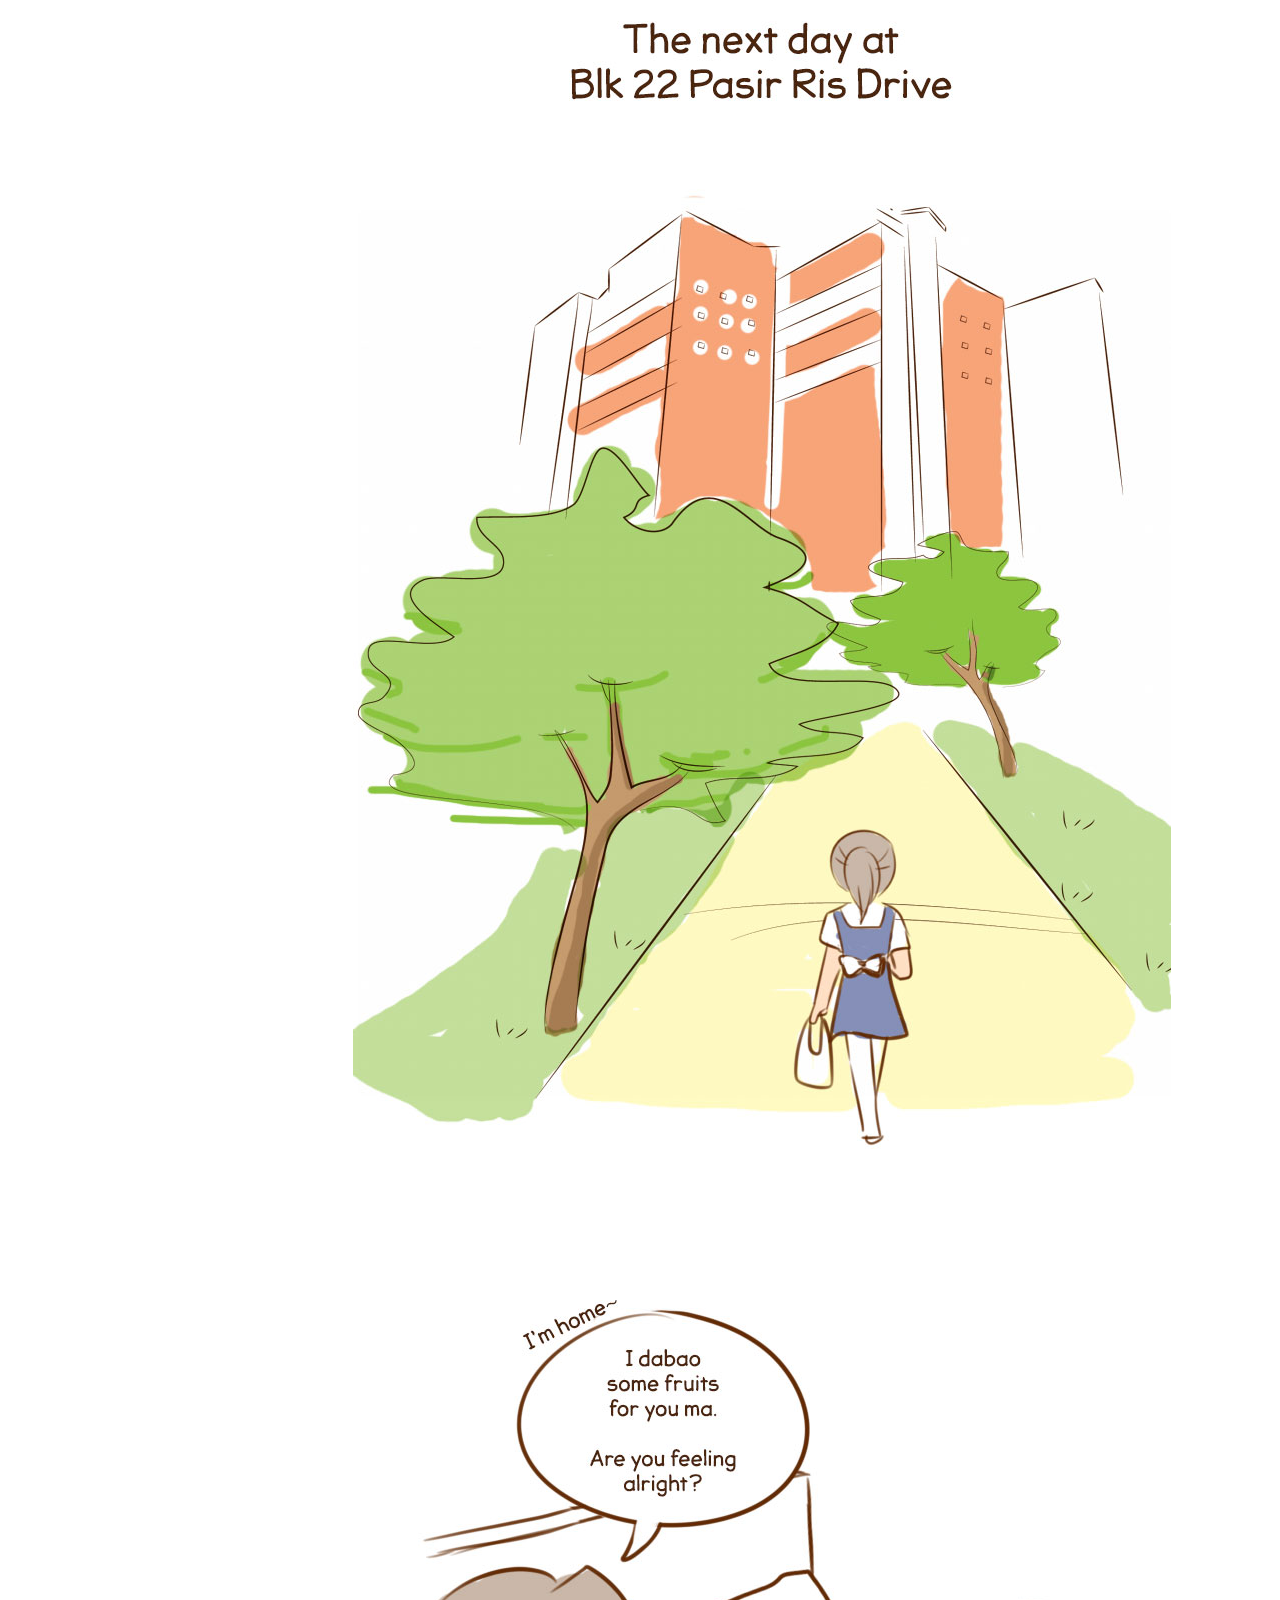
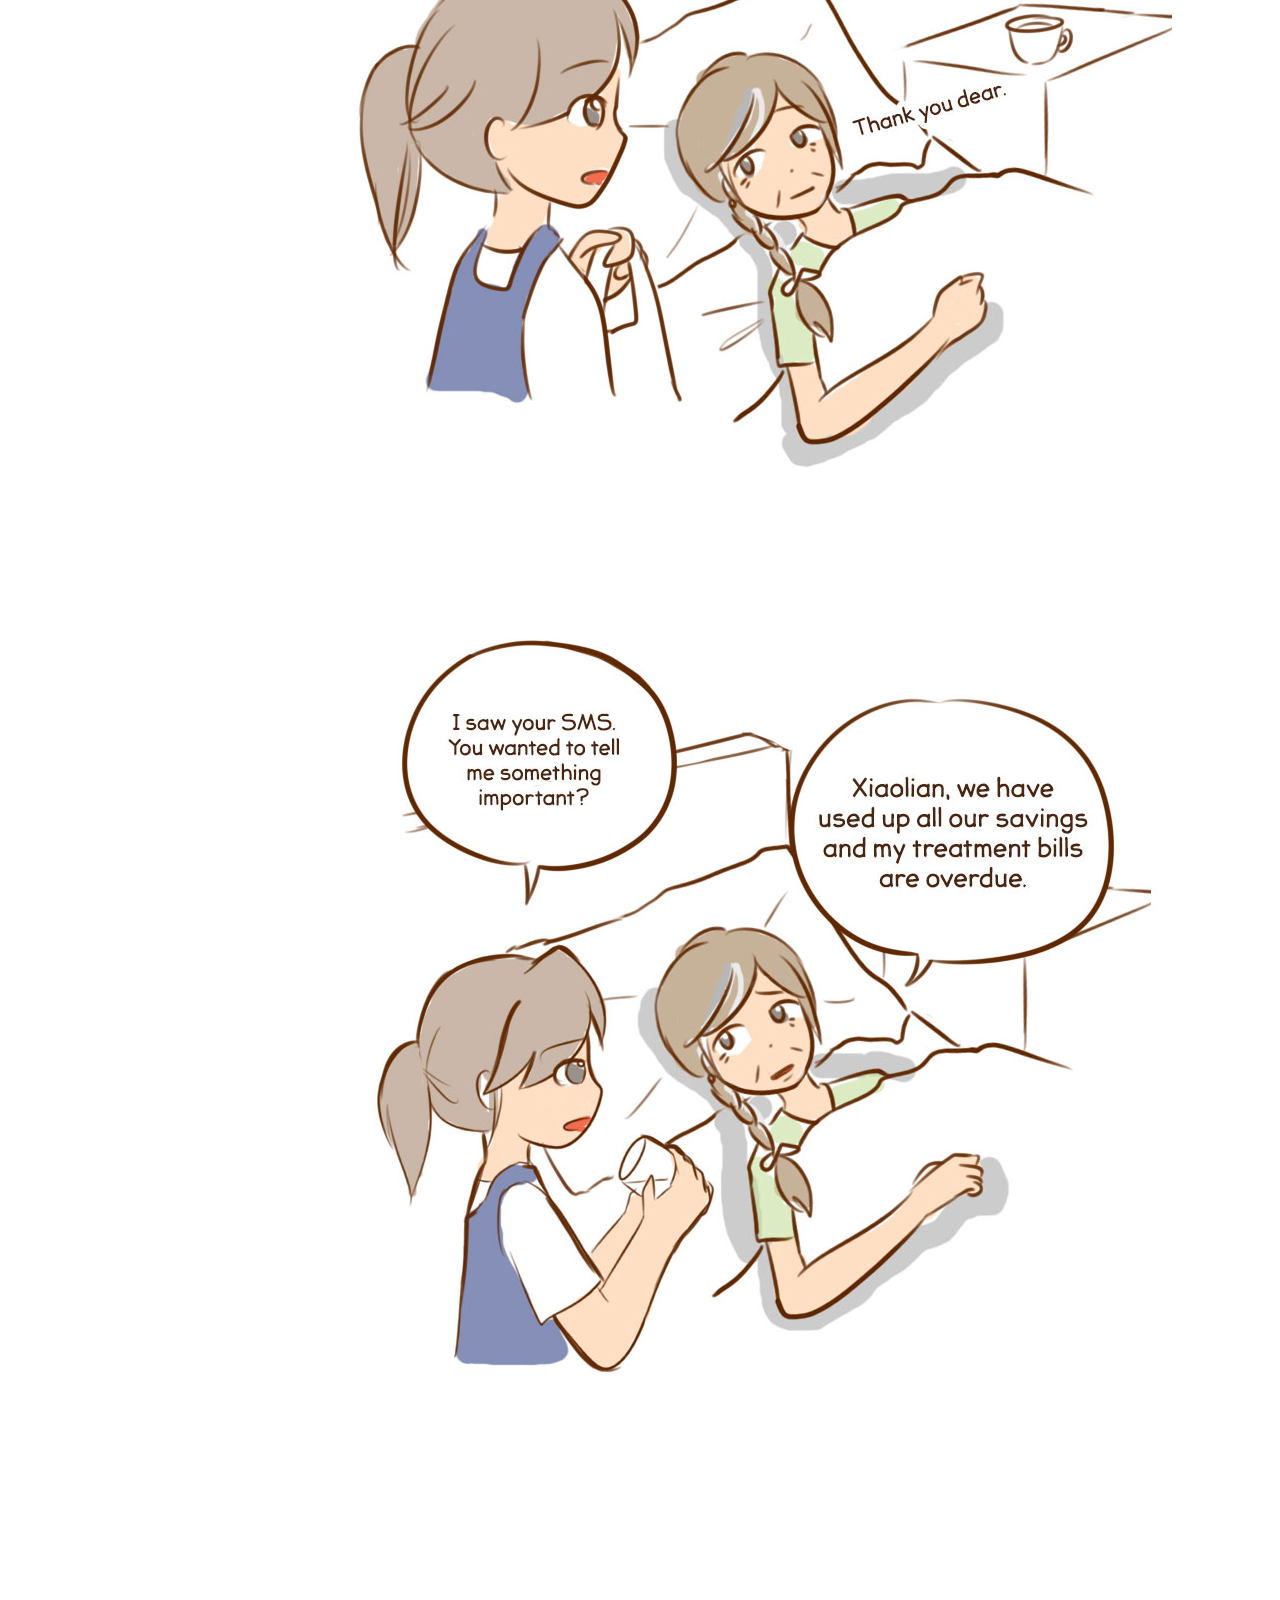
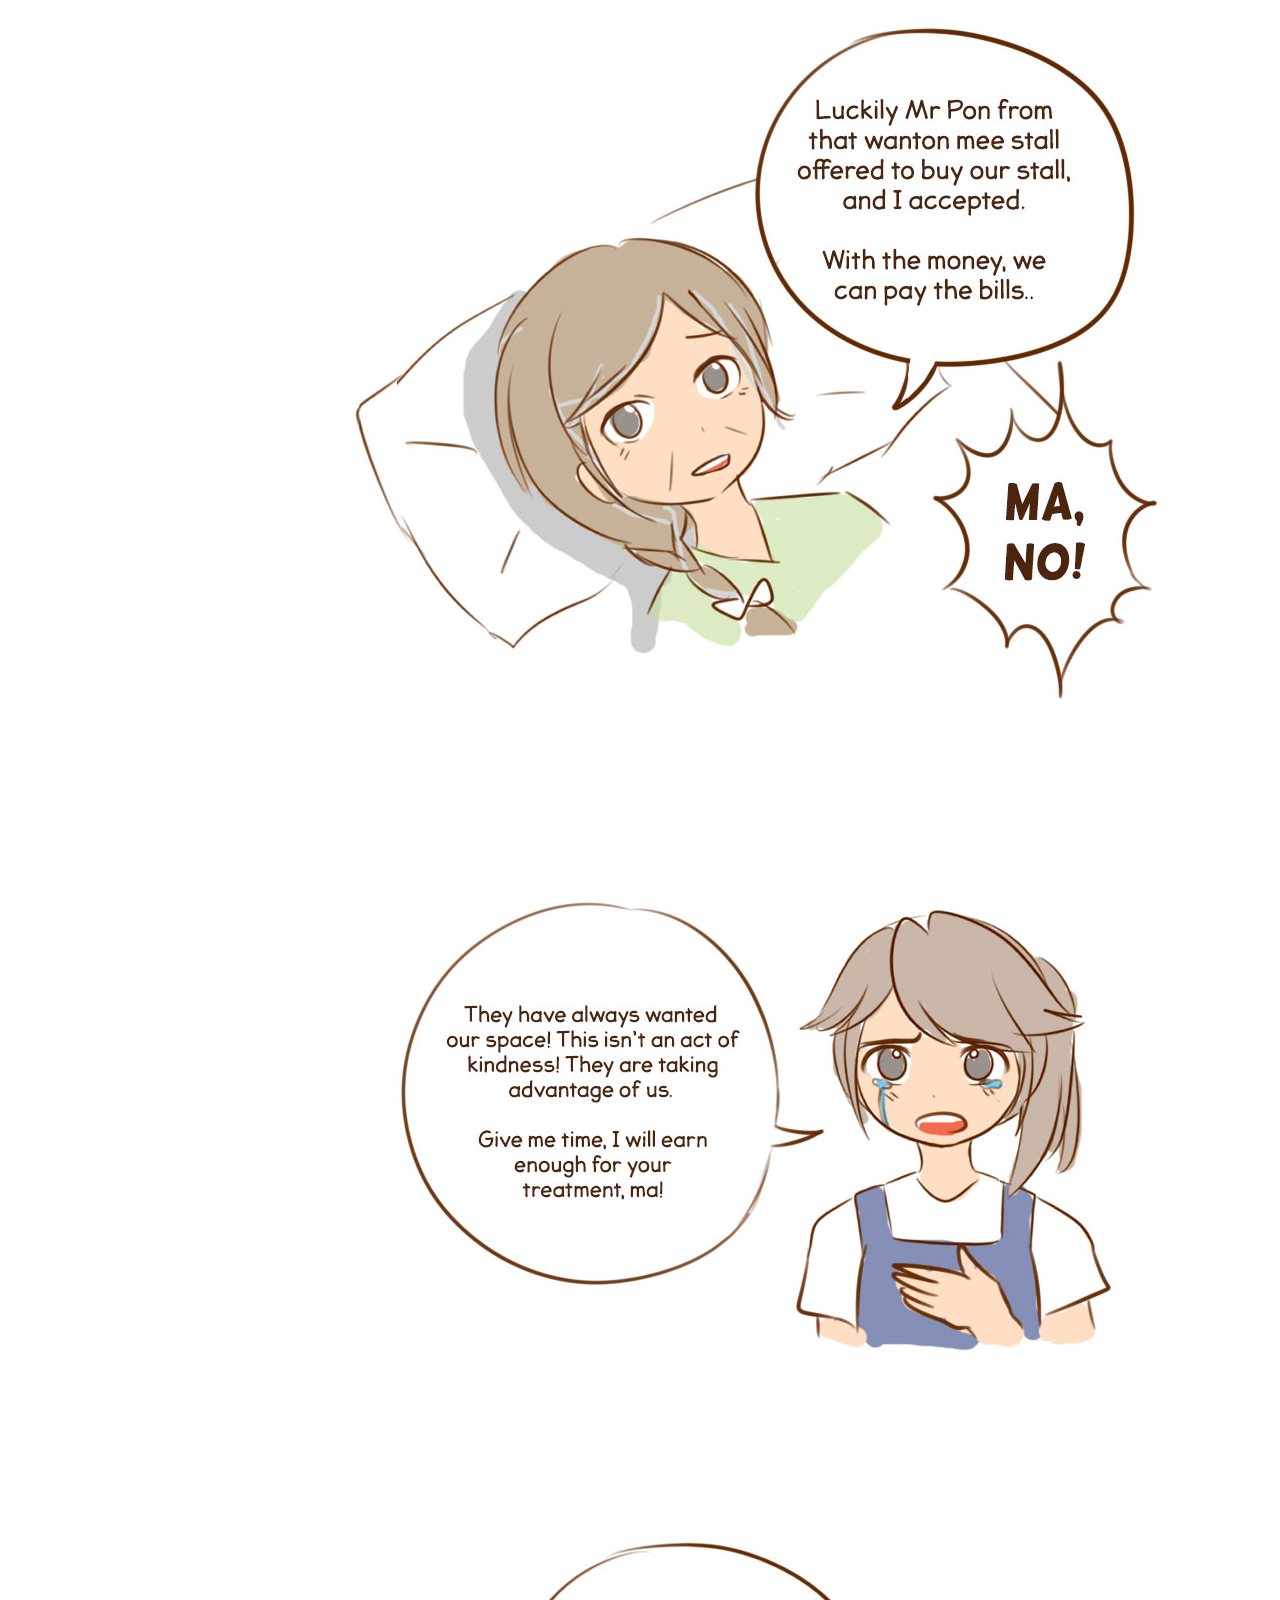
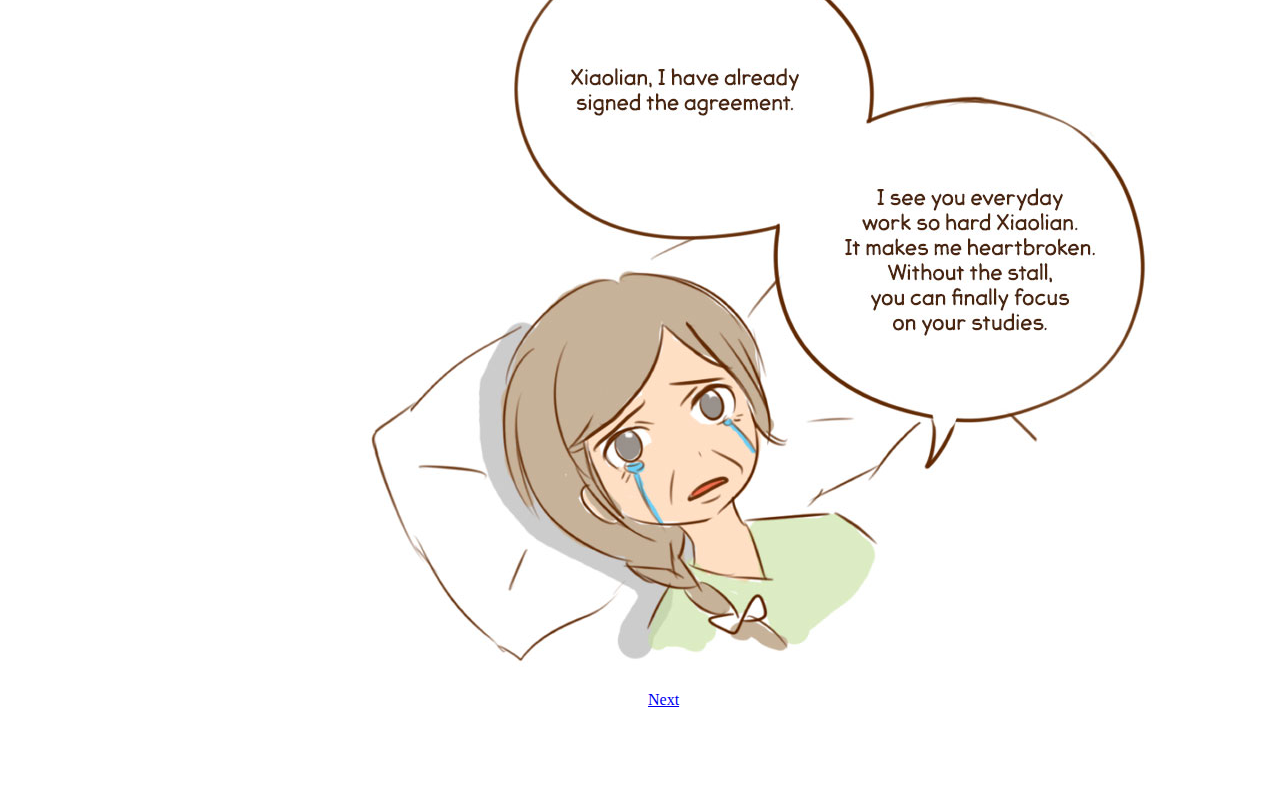
==== WEBSITE/branch1.html @ 84725558 "website for merged branch up" ====
<!DOCTYPE html PUBLIC "-//W3C//DTD XHTML 1.0 Transitional//EN" "http://www.w3.org/TR/xhtml1/DTD/xhtml1-transitional.dtd">
<html xmlns="http://www.w3.org/1999/xhtml">
<head>
<meta http-equiv="Content-Type" content="text/html; charset=UTF-8" />
<title>Untitled Document</title>
<style type="text/css">
#apDiv1 {
	position: absolute;
	width: 200px;
	height: 115px;
	z-index: 1;
	left: 353px;
	top: 5px;
}
#apDiv2 {
	position: absolute;
	width: 200px;
	height: 115px;
	z-index: 2;
	left: 354px;
	top: 1236px;
}
#apDiv3 {
	position: absolute;
	width: 200px;
	height: 115px;
	z-index: 3;
	left: 349px;
	top: 2230px;
}
#apDiv4 {
	position: absolute;
	width: 200px;
	height: 115px;
	z-index: 4;
	left: 347px;
	top: 3164px;
}
#apDiv5 {
	position: absolute;
	width: 200px;
	height: 115px;
	z-index: 5;
	left: 347px;
	top: 4046px;
}
#apDiv6 {
	position: absolute;
	width: 200px;
	height: 115px;
	z-index: 6;
	left: 344px;
	top: 4707px;
}
#apDiv7 {
	position: absolute;
	width: 200px;
	height: 115px;
	z-index: 7;
	left: 648px;
	top: 5491px;
}
</style>
</head>

<body>
<div id="apDiv1"><img src="_images_branch1/branch1_01.jpg" width="818" height="1173" /></div>
<div id="apDiv2"><img src="_images_branch1/branch1_02.jpg" width="818" height="836" /></div>
<div id="apDiv3"><img src="_images_branch1/branch1_03.jpg" width="818" height="763" /></div>
<div id="apDiv4"><img src="_images_branch1/branch1_04.jpg" width="818" height="749" /></div>
<div id="apDiv5"><img src="_images_branch1/branch1_05.jpg" width="818" height="517" /></div>
<div id="apDiv6"><img src="_images_branch1/branch1_06.jpg" width="818" height="768" /></div>
<div id="apDiv7"><a href="mergedbranch.html">Next</a></div>

</body>
</html>
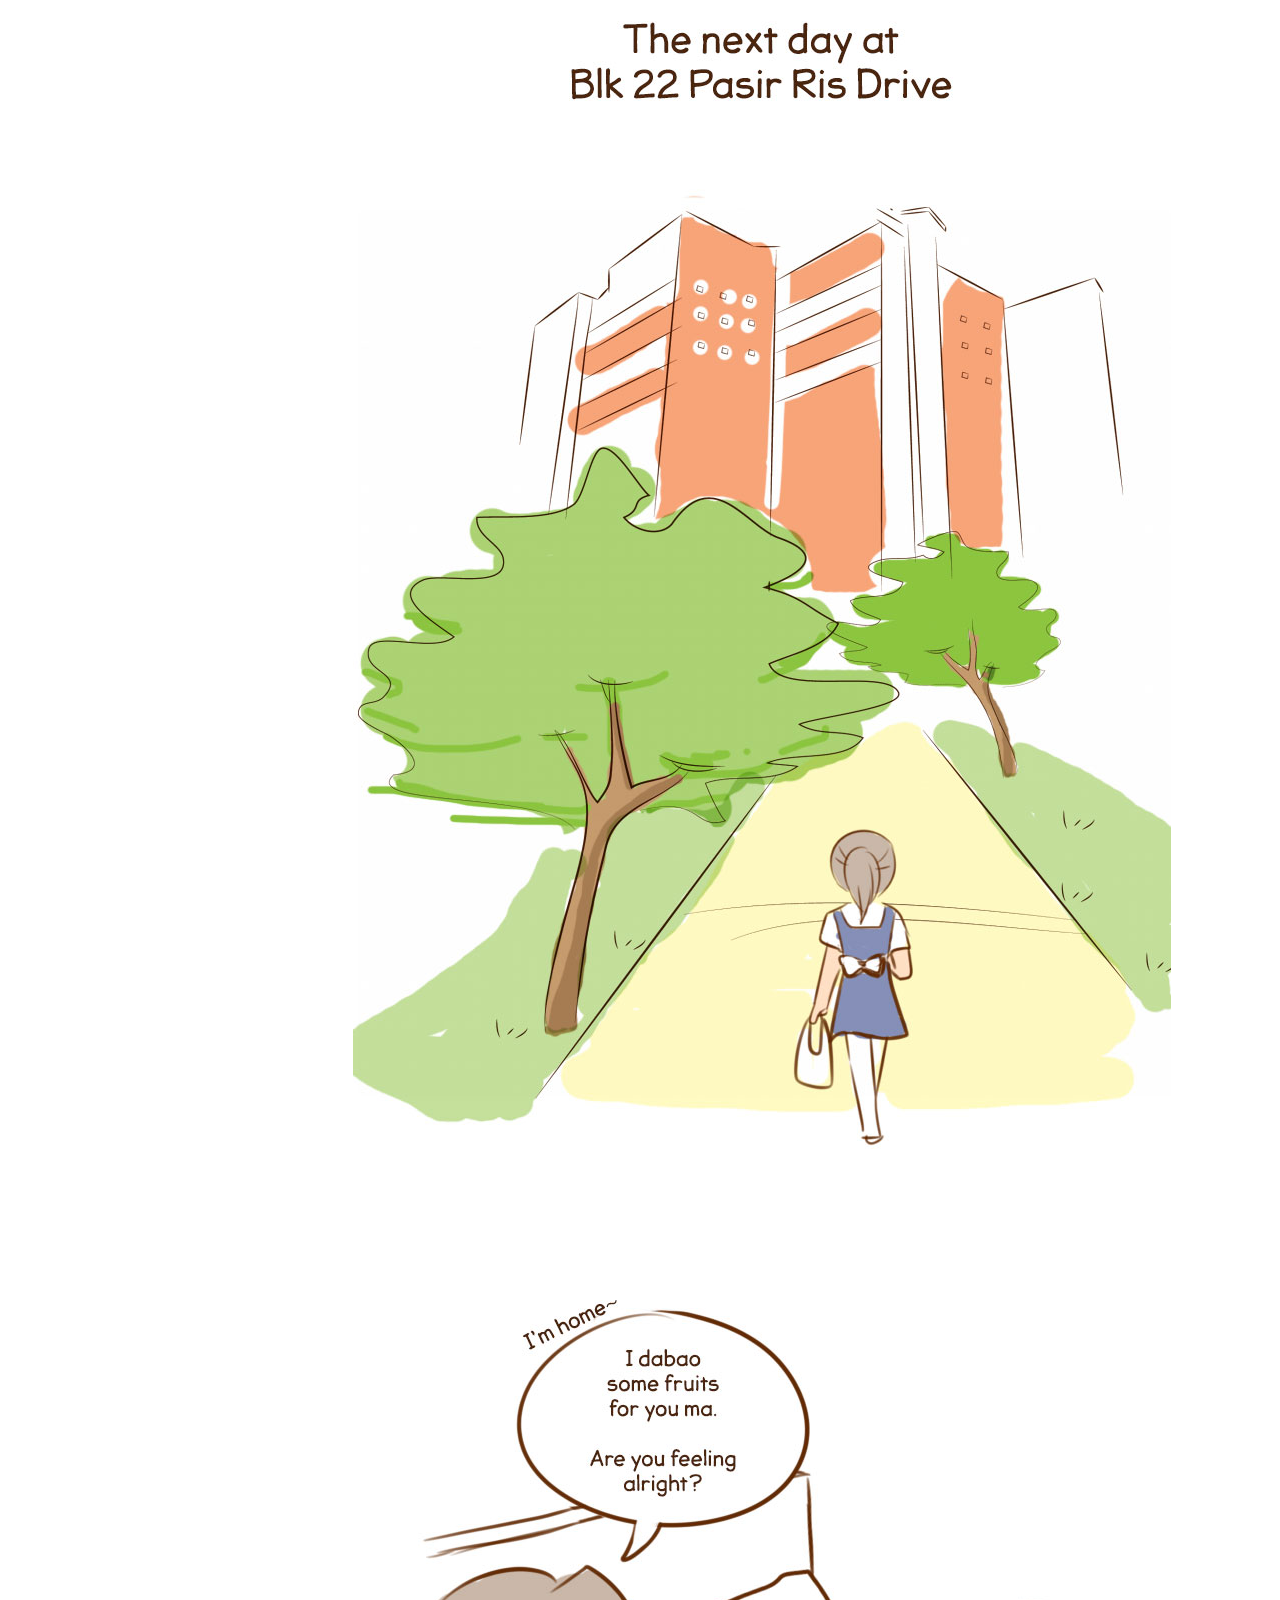
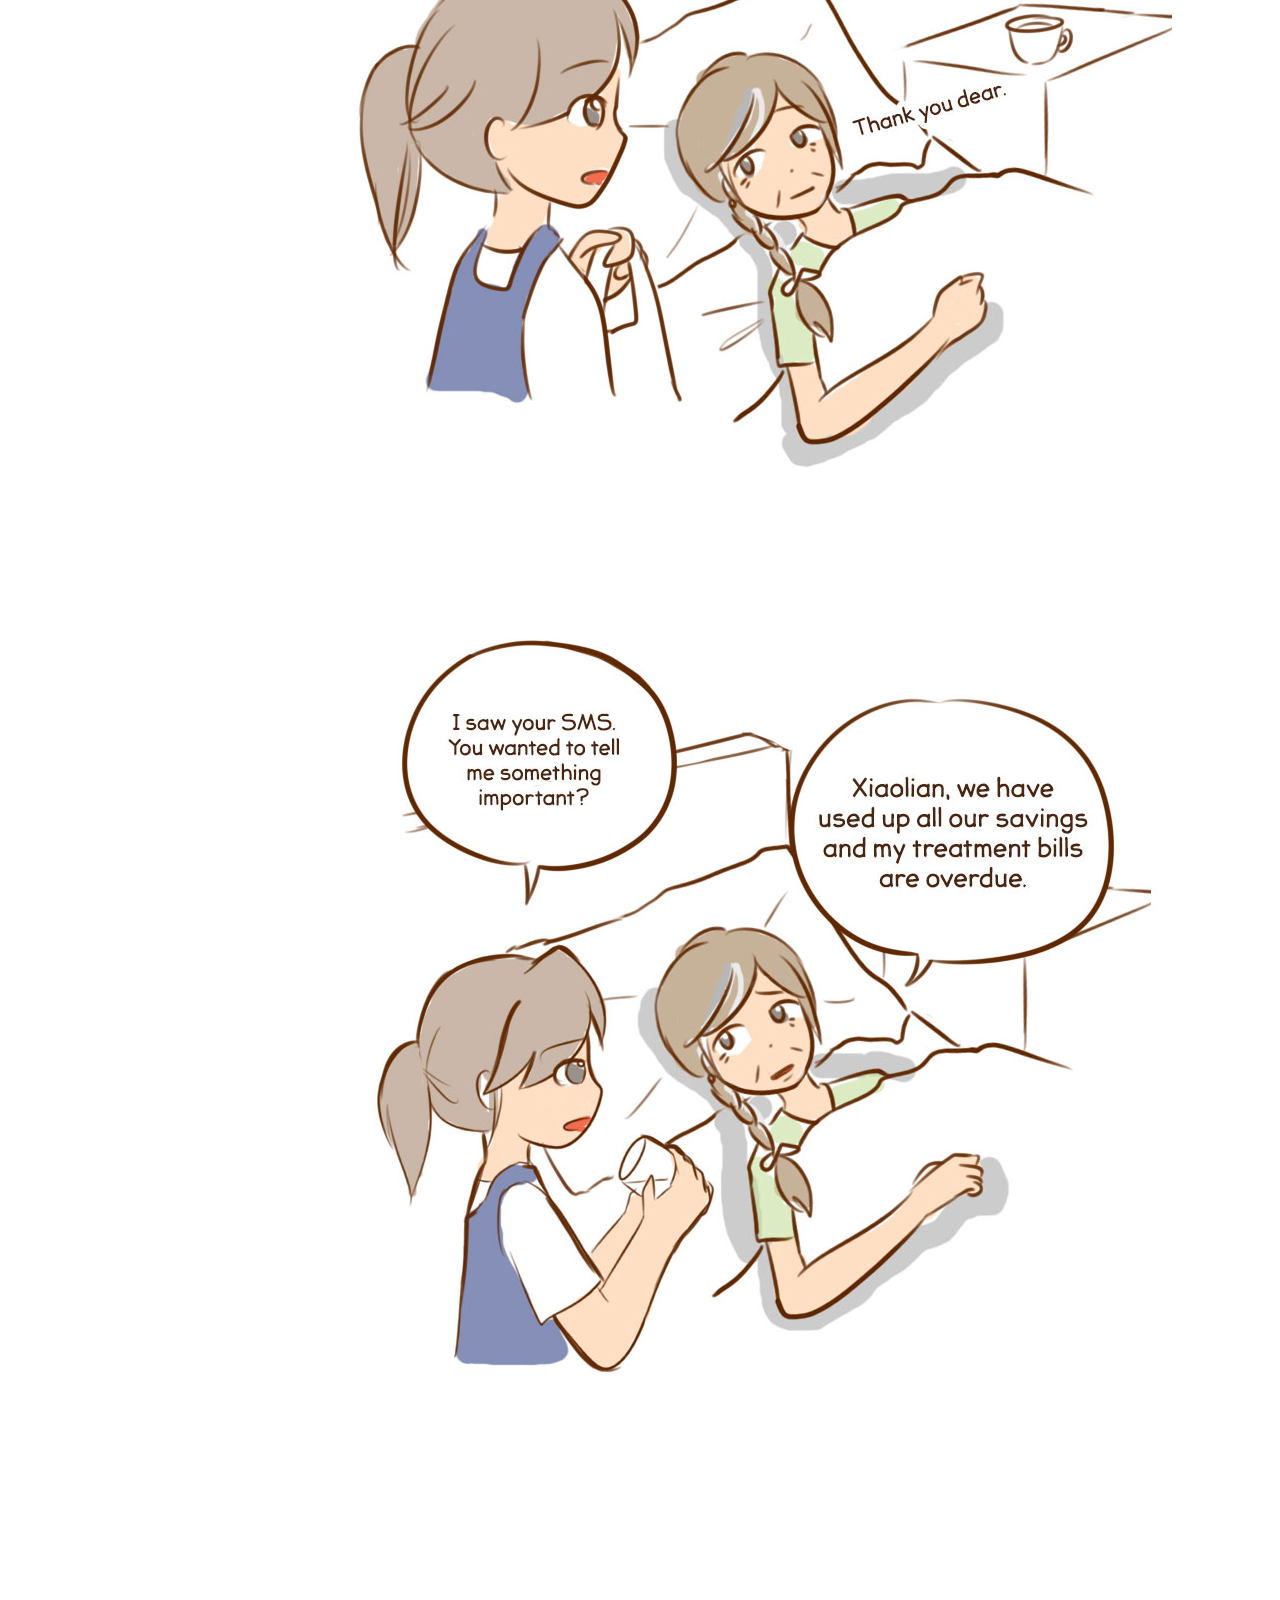
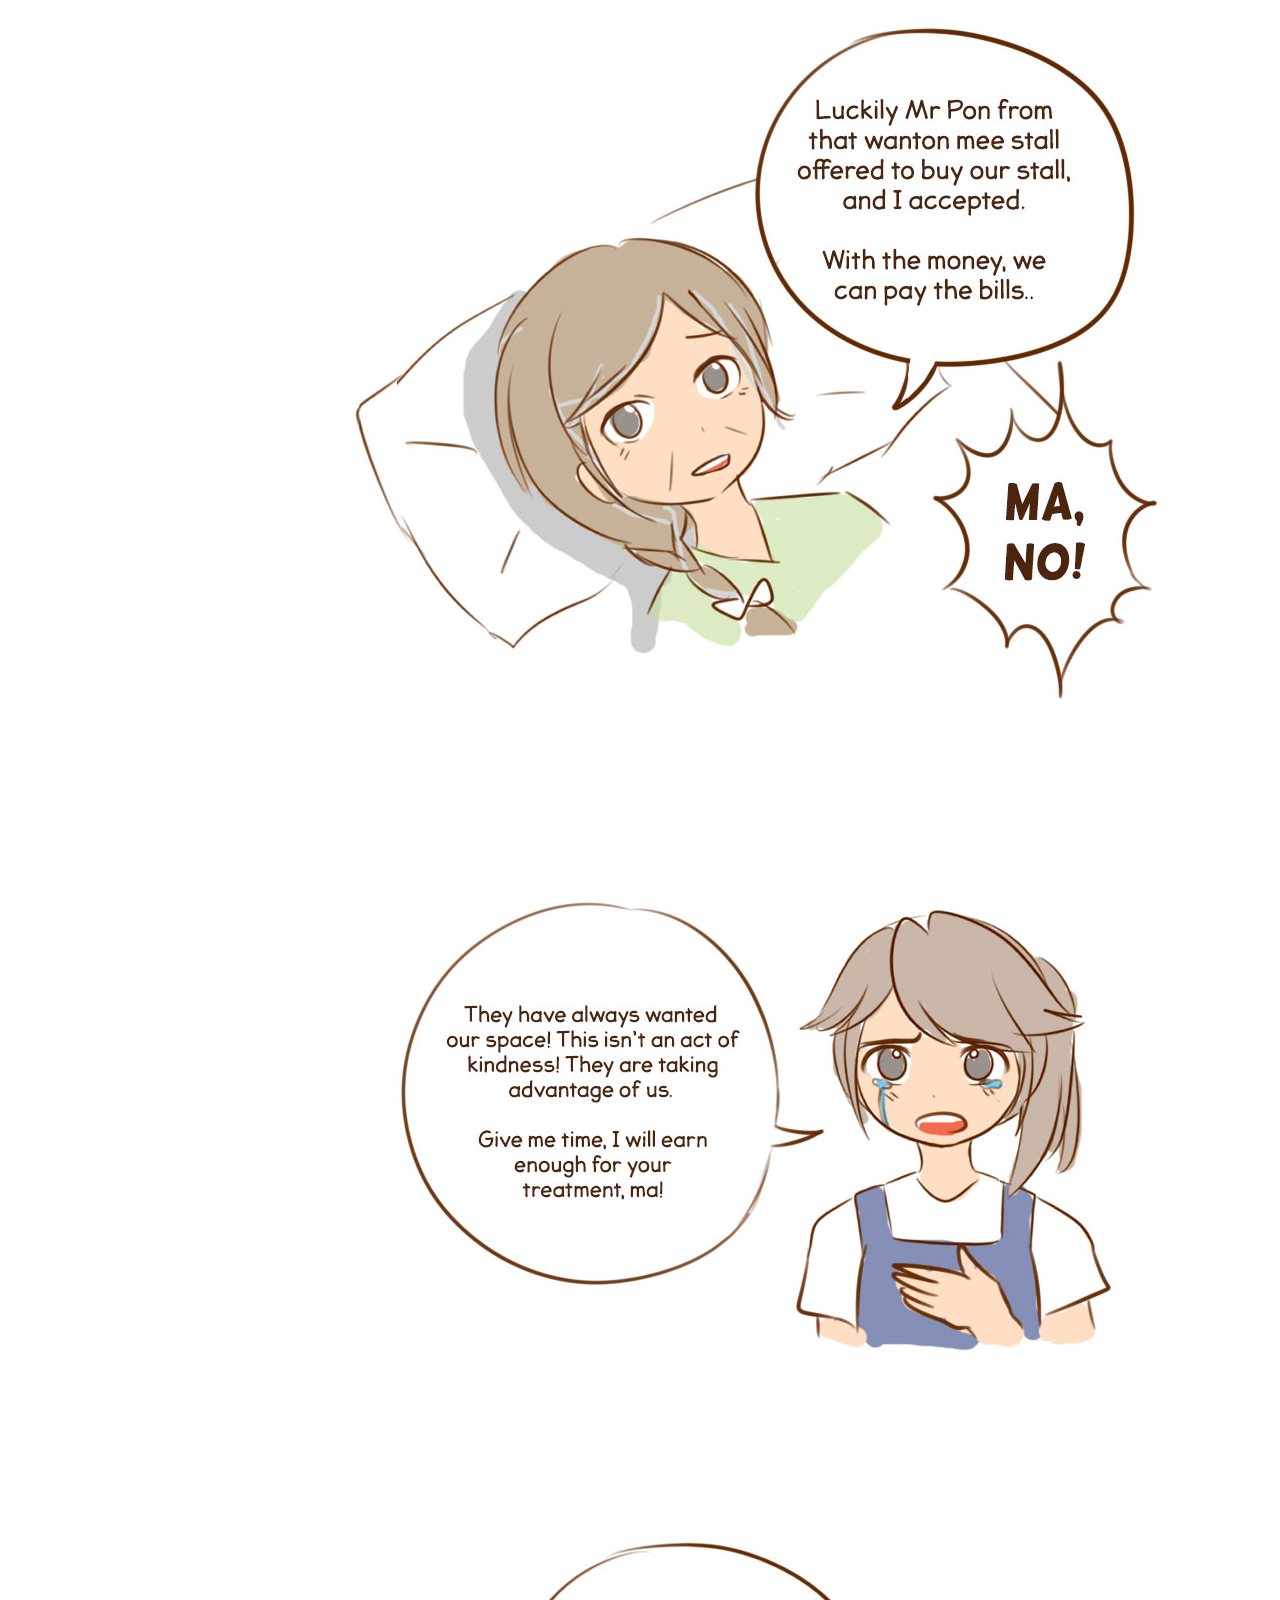
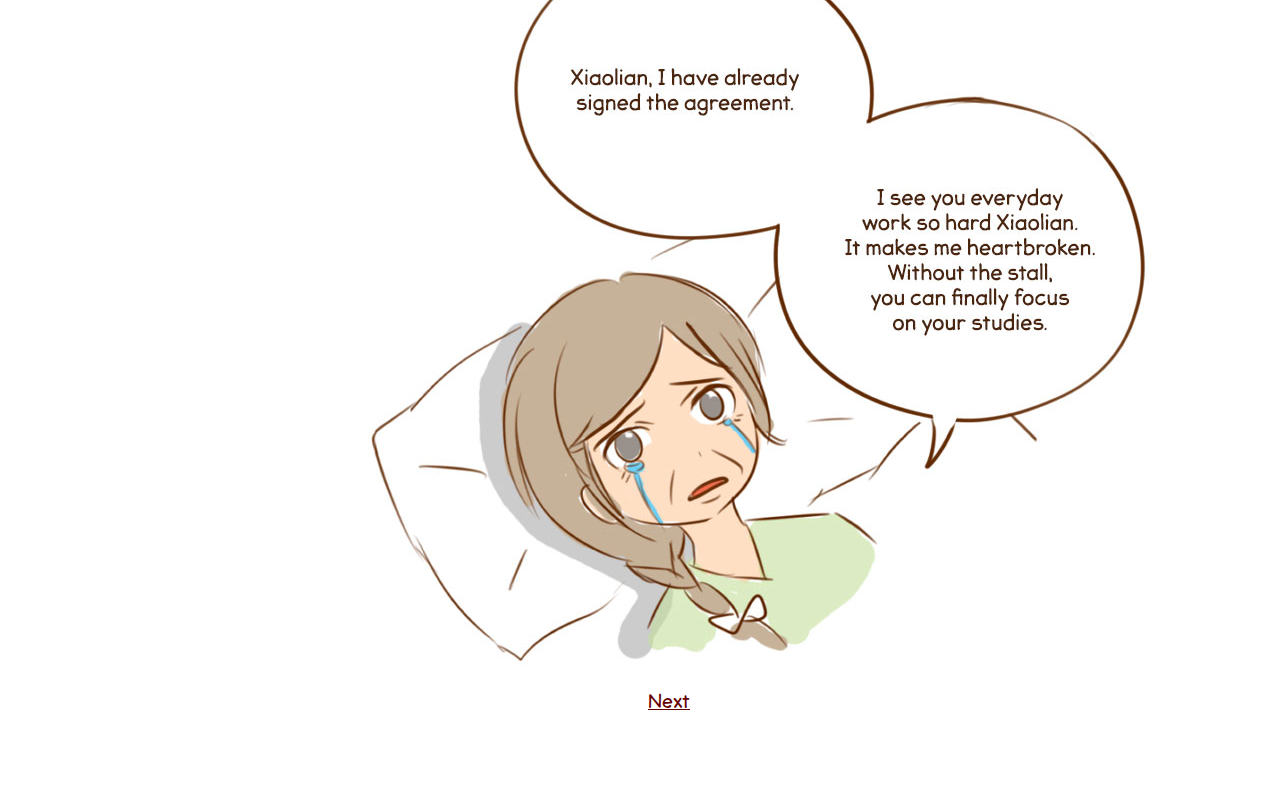
==== commit 87c9d599: "pasted code for animation" ====
--- a/WEBSITE/branch1.html
+++ b/WEBSITE/branch1.html
@@ -1,9 +1,24 @@
 <!DOCTYPE html PUBLIC "-//W3C//DTD XHTML 1.0 Transitional//EN" "http://www.w3.org/TR/xhtml1/DTD/xhtml1-transitional.dtd">
 <html xmlns="http://www.w3.org/1999/xhtml">
 <head>
+<link rel="stylesheet" href="_css/animate.css">
+
 <meta http-equiv="Content-Type" content="text/html; charset=UTF-8" />
-<title>Untitled Document</title>
+<title>Meepok Queen</title>
 <style type="text/css">
+@font-face {
+	font-family: jollygoodsans;
+	src: url(_font/JollyGoodSans-Basic.otf) format("opentype");
+}
+
+body {
+	font: 14pt jollygoodsans;
+	color:#600;
+}
+
+a {
+	color: #600;
+}
 #apDiv1 {
 	position: absolute;
 	width: 200px;
@@ -64,7 +79,7 @@
 </head>
 
 <body>
-<div id="apDiv1"><img src="_images_branch1/branch1_01.jpg" width="818" height="1173" /></div>
+<div id="apDiv1" class="wow fadeIn"><img src="_images_branch1/branch1_01.jpg" width="818" height="1173" /></div>
 <div id="apDiv2"><img src="_images_branch1/branch1_02.jpg" width="818" height="836" /></div>
 <div id="apDiv3"><img src="_images_branch1/branch1_03.jpg" width="818" height="763" /></div>
 <div id="apDiv4"><img src="_images_branch1/branch1_04.jpg" width="818" height="749" /></div>
@@ -72,5 +87,10 @@
 <div id="apDiv6"><img src="_images_branch1/branch1_06.jpg" width="818" height="768" /></div>
 <div id="apDiv7"><a href="mergedbranch.html">Next</a></div>
 
+<script src="_js/wow.min.js"></script>
+<script src="_js/jquery-1.11.1.min.js"></script>
+<script>
+new WOW().init();
+</script>
 </body>
 </html>
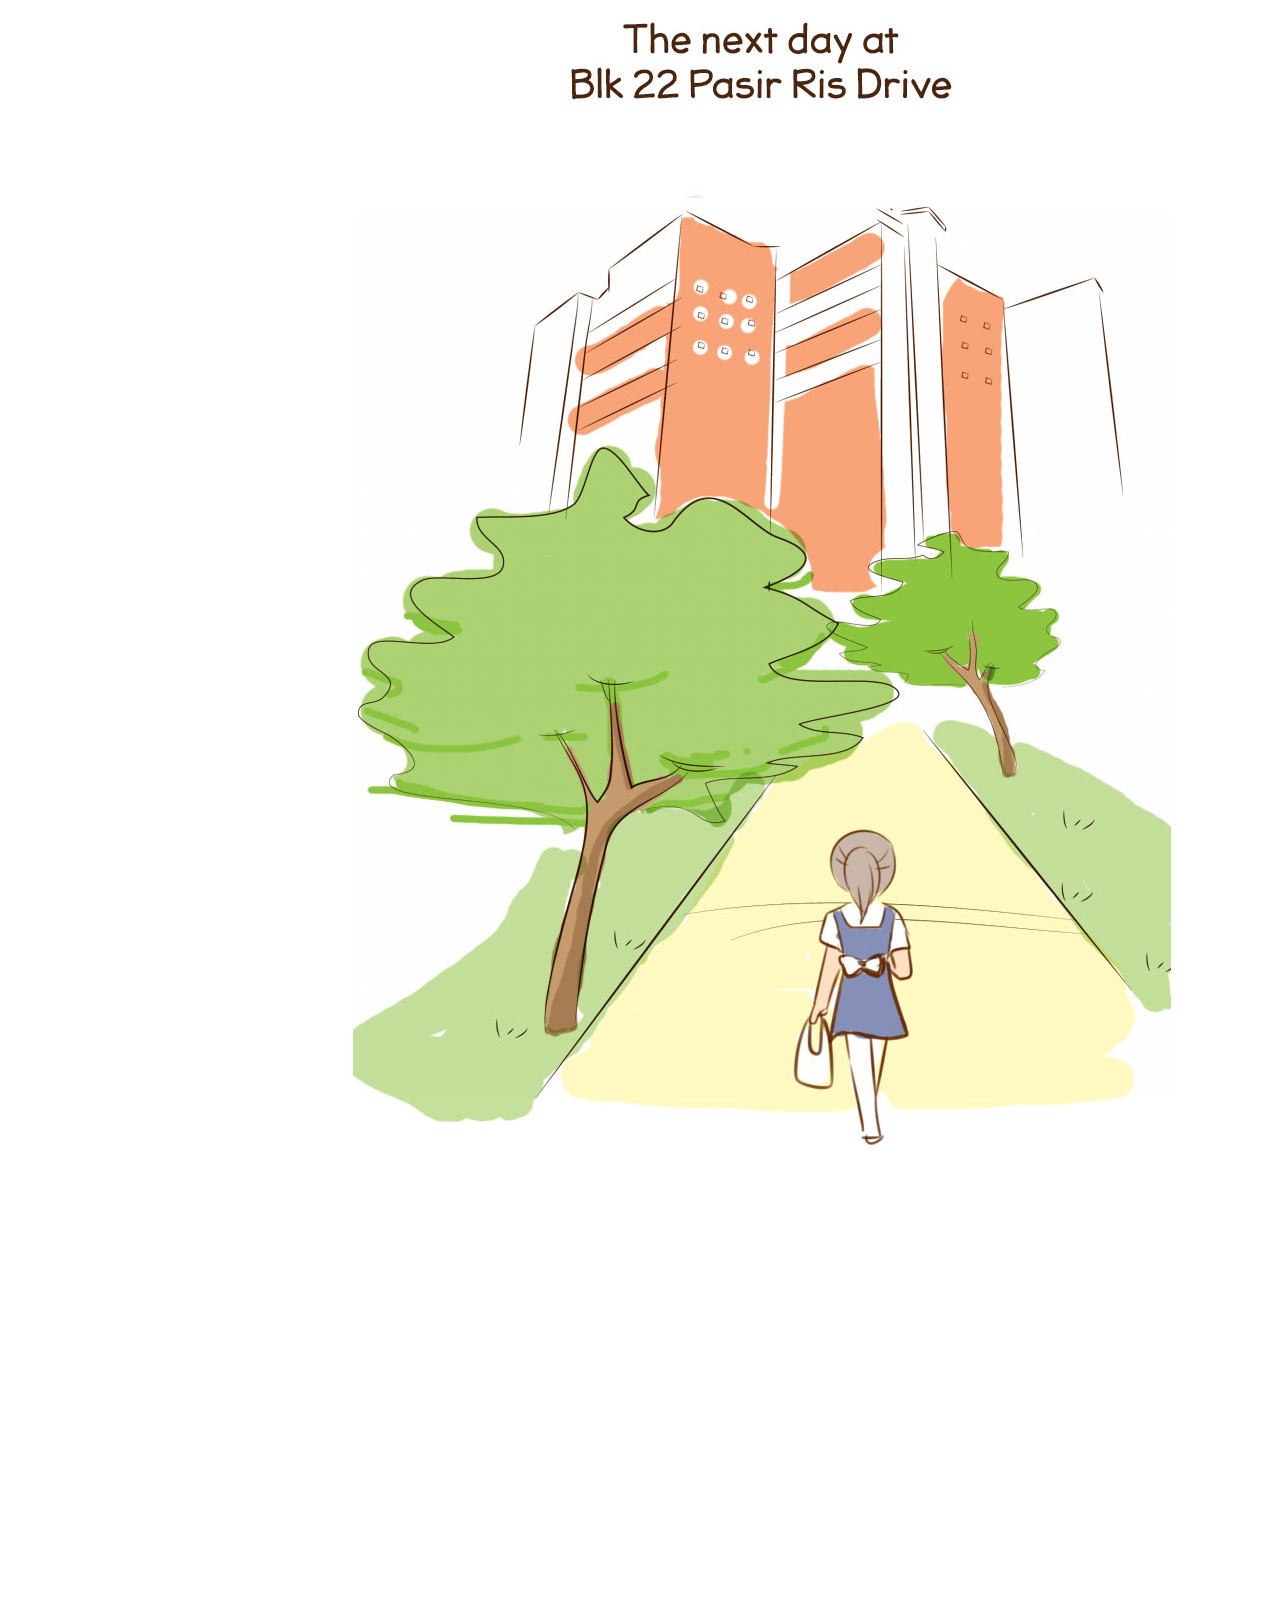
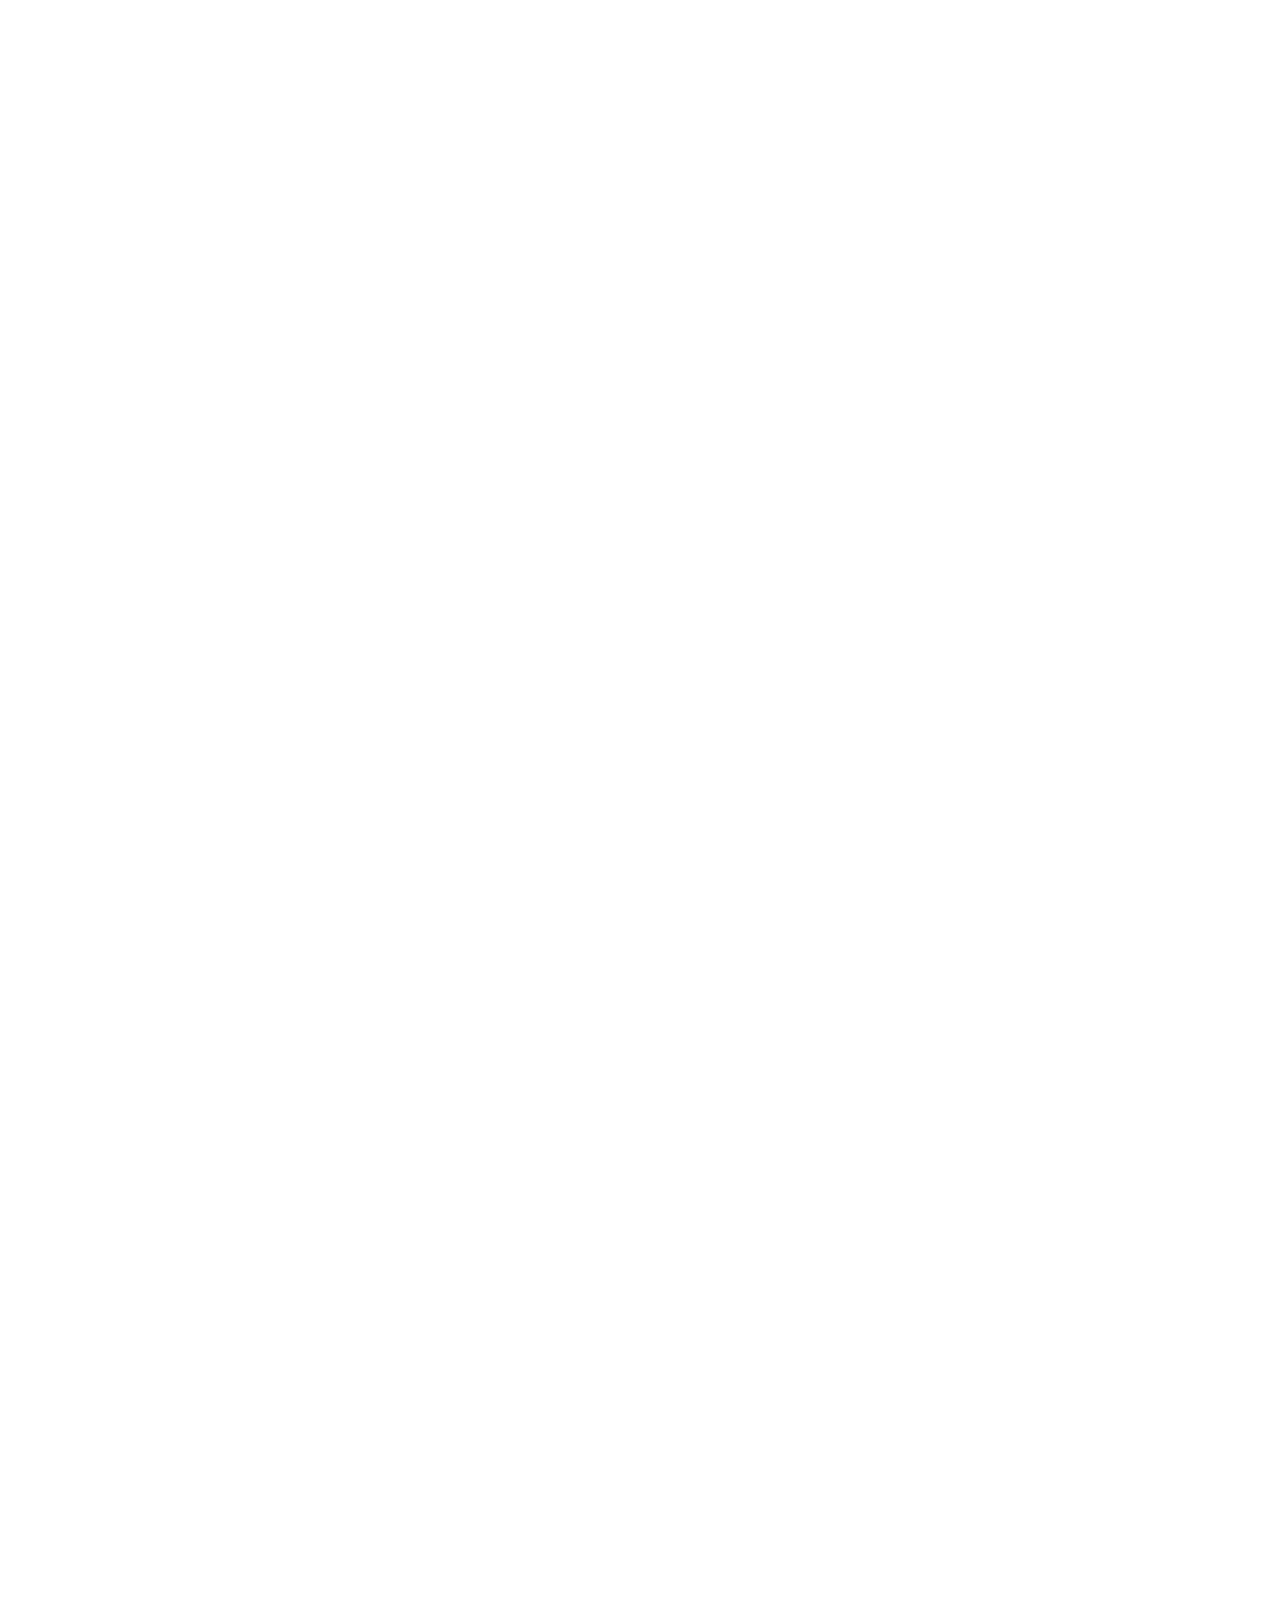
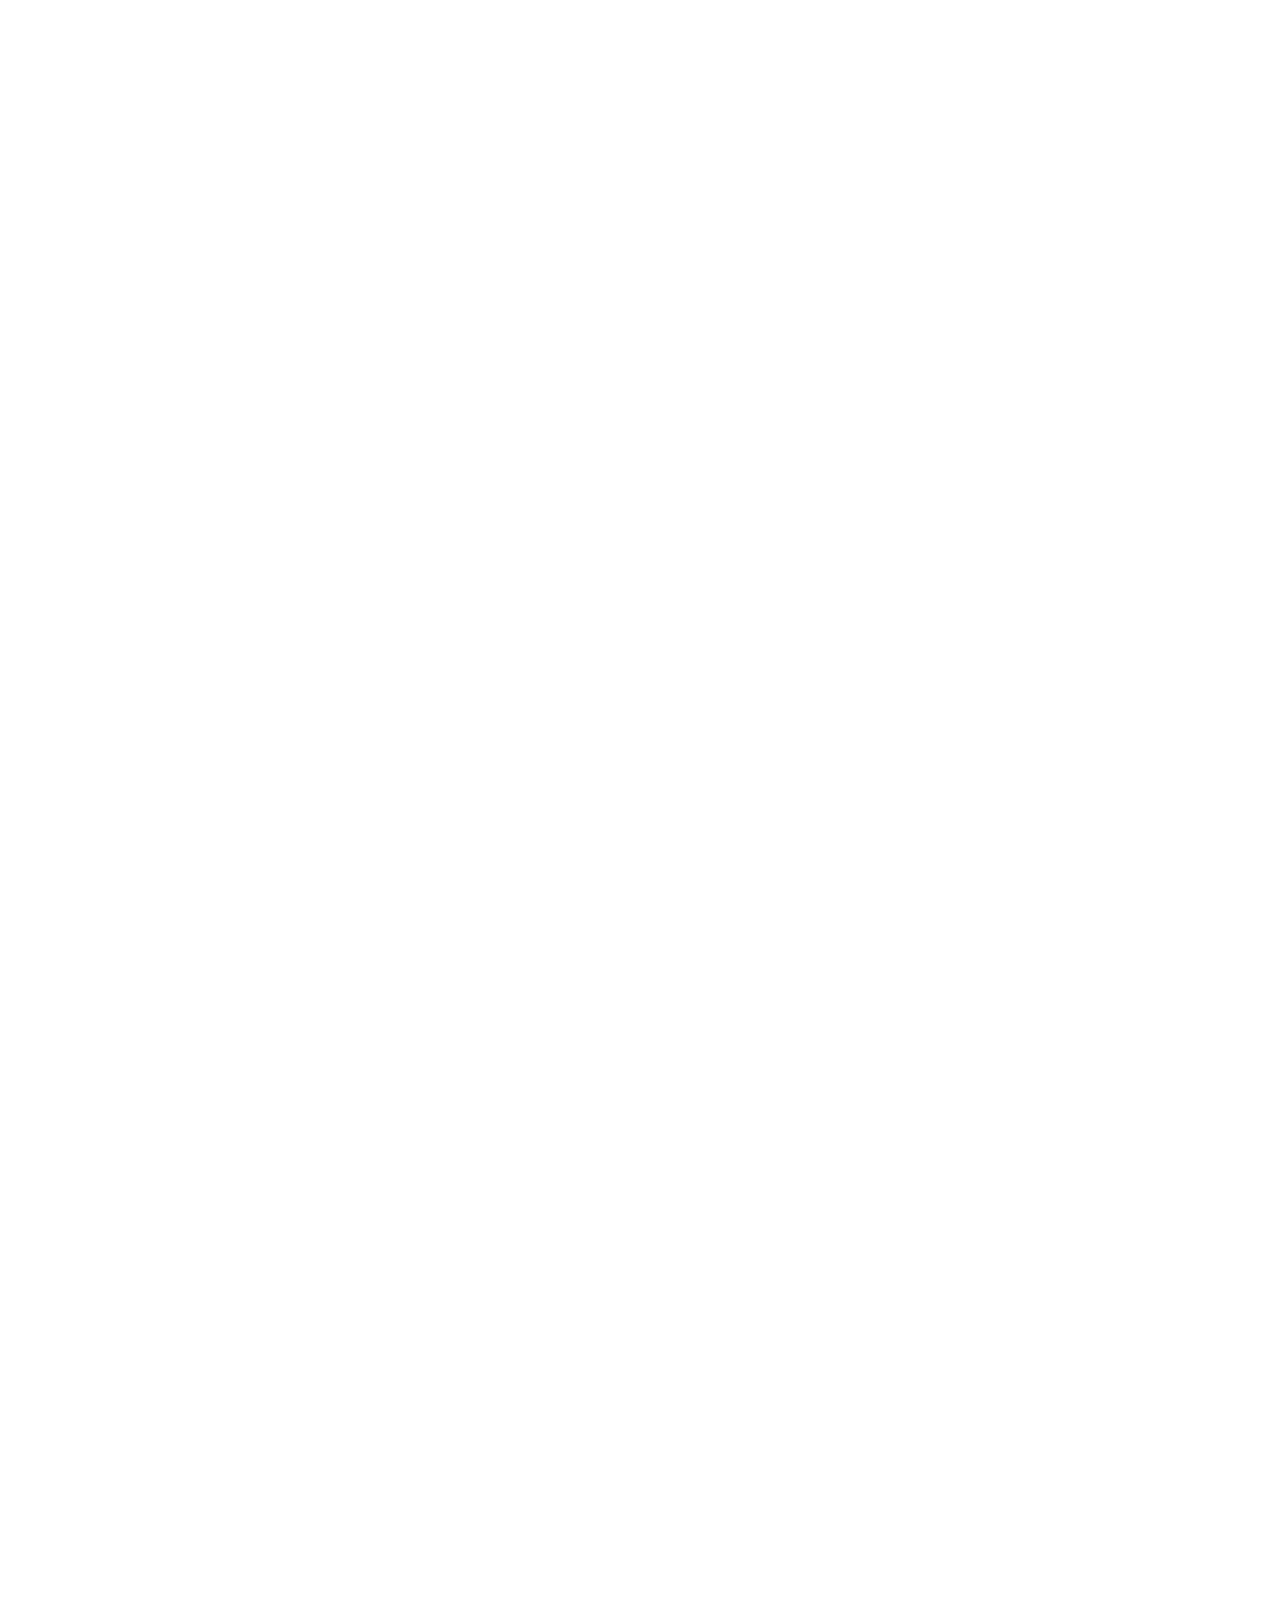
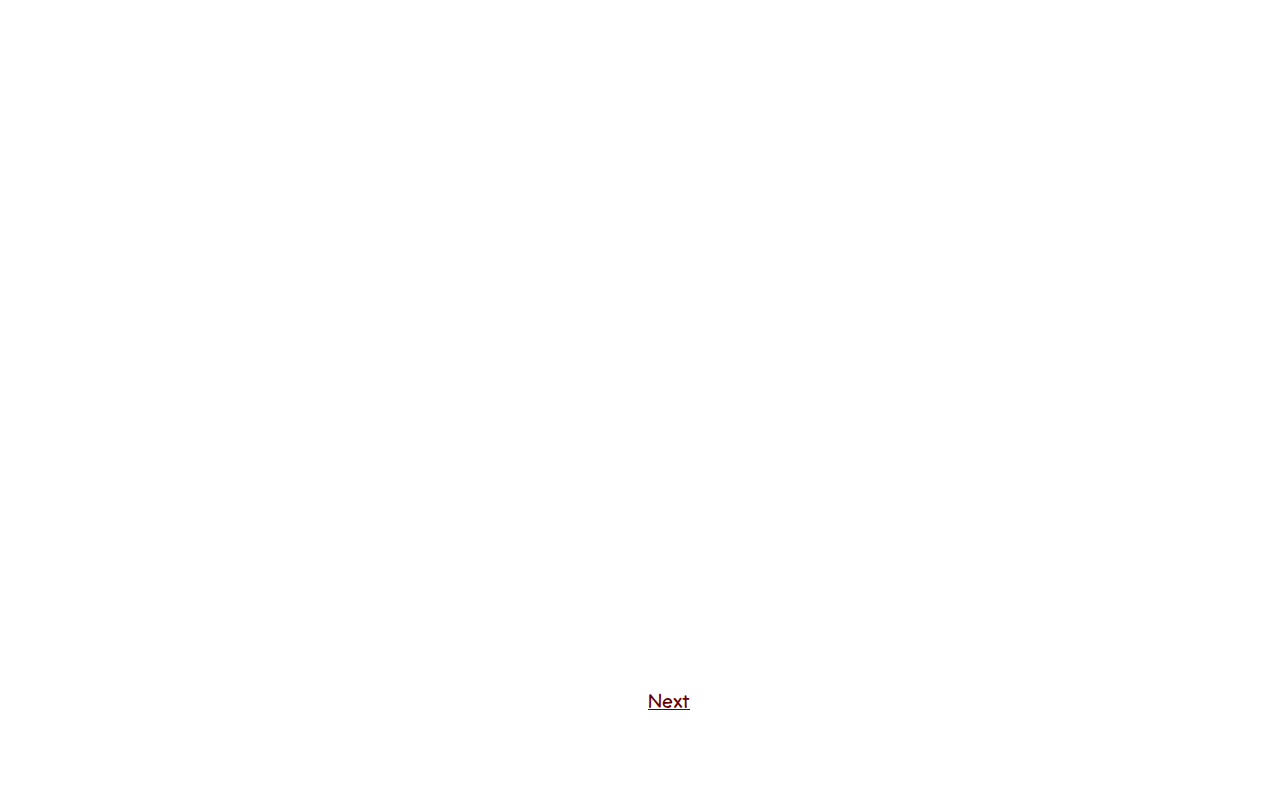
==== commit c3df7081: "animation" ====
--- a/WEBSITE/branch1.html
+++ b/WEBSITE/branch1.html
@@ -2,6 +2,8 @@
 <html xmlns="http://www.w3.org/1999/xhtml">
 <head>
 <link rel="stylesheet" href="_css/animate.css">
+
+
 
 <meta http-equiv="Content-Type" content="text/html; charset=UTF-8" />
 <title>Meepok Queen</title>
@@ -76,19 +78,96 @@
 	top: 5491px;
 }
 </style>
+<script type="text/javascript" src="_scripts/jQuery.js"> </script>
+<script type="text/javascript" src="_scripts/ion.sound.min.js"> </script>
+<script type="text/javascript"> 
+//FUNCTION to update viewport location
+function updateScroll() {
+	minTop = $(document).scrollTop();
+	maxTop = minTop + $(window).height();
+	minLeft = $(document).scrollLeft();
+	maxLeft = minLeft + $(window).width();
+}
+
+//FUNCTION that returns true if entire div is in viewport
+function appears(div) {
+	var ele = $("#"+div);
+    if (
+        (ele.offset().top >= minTop && ele.offset().top + ele.height() < maxTop) &&
+        (ele.offset().left >= minLeft && ele.offset().left + ele.width() < maxLeft)
+    ){
+		return true;
+	}
+	else {
+		return false;
+	}
+}
+
+//FUNCTION to trigger sounds once
+function soundTrig(div,sound) {
+	//Generate namespace based on div and sound name
+	var ns = "scroll."+div+sound;
+	//Bind scroll function with unique namespace (scroll.divsound)
+	$(window).bind(ns, function() {
+	   //Check if the top of the div has been reached. If so, then...
+	   if( appears(div) ) {
+		   //Play sound
+		   ion.sound.play(sound);
+		   //Unbind this particular scroll function so it does not keep playing
+		   $(window).unbind(ns);
+	   }
+	});
+}
+
+//Establish variables for scroll locations
+var minTop, maxTop, minLeft, maxLeft;
+//Bind updateScroll to fire every time user scrolls
+$(window).scroll(updateScroll);
+
+//Sound files specified here. Put all sounds in a subfolder of _sounds/ , they should all be mp3s.
+//My sounds were from: http://www.freesound.org/people/Spol/sounds/77199/ and http://www.freesound.org/people/Npeo/sounds/203121/
+
+ion.sound({
+    sounds: [
+        //EDIT THIS PART. Each sound needs to have its own entry, as below.  If a sound is from the file "hiphop.mp3", the name is simply "hiphop" (without the .mp3)
+		{
+            name: "hiphop",
+            volume: 0.5,
+            preload: true
+        },
+		//Hiphop sound entry ends above this line.
+		{
+            name: "meow",
+            volume: 0.5,
+            preload: true
+        }
+		//Meow sound entry ends above this line. 
+    ],
+    volume: 0.5,
+    path: "_sounds/",
+    preload: true
+});
+
+//EDIT THIS PART- adding the line soundTrig("testingdiv","hiphop"); tells the script to play "hiphop.mp3" when the div with id "testingdiv" is scrolled to.
+//Note that you should NOT put the # when specifying the div, and should NOT put the .mp3 when specifying the sound file
+soundTrig("apDiv1","hiphop");
+soundTrig("apDiv2","meow");
+
+</script>
 </head>
 
 <body>
+
 <div id="apDiv1" class="wow fadeIn"><img src="_images_branch1/branch1_01.jpg" width="818" height="1173" /></div>
-<div id="apDiv2"><img src="_images_branch1/branch1_02.jpg" width="818" height="836" /></div>
-<div id="apDiv3"><img src="_images_branch1/branch1_03.jpg" width="818" height="763" /></div>
-<div id="apDiv4"><img src="_images_branch1/branch1_04.jpg" width="818" height="749" /></div>
-<div id="apDiv5"><img src="_images_branch1/branch1_05.jpg" width="818" height="517" /></div>
-<div id="apDiv6"><img src="_images_branch1/branch1_06.jpg" width="818" height="768" /></div>
+<div id="apDiv2" class="wow fadeIn"><img src="_images_branch1/branch1_02.jpg" width="818" height="836" /></div>
+<div id="apDiv3" class="wow fadeIn"><img src="_images_branch1/branch1_03.jpg" width="818" height="763" /></div>
+<div id="apDiv4" class="wow fadeIn"><img src="_images_branch1/branch1_04.jpg" width="818" height="749" /></div>
+<div id="apDiv5" class="wow fadeIn"><img src="_images_branch1/branch1_05.jpg" width="818" height="517" /></div>
+<div id="apDiv6" class="wow fadeIn"><img src="_images_branch1/branch1_06.jpg" width="818" height="768" /></div>
 <div id="apDiv7"><a href="mergedbranch.html">Next</a></div>
 
 <script src="_js/wow.min.js"></script>
-<script src="_js/jquery-1.11.1.min.js"></script>
+
 <script>
 new WOW().init();
 </script>
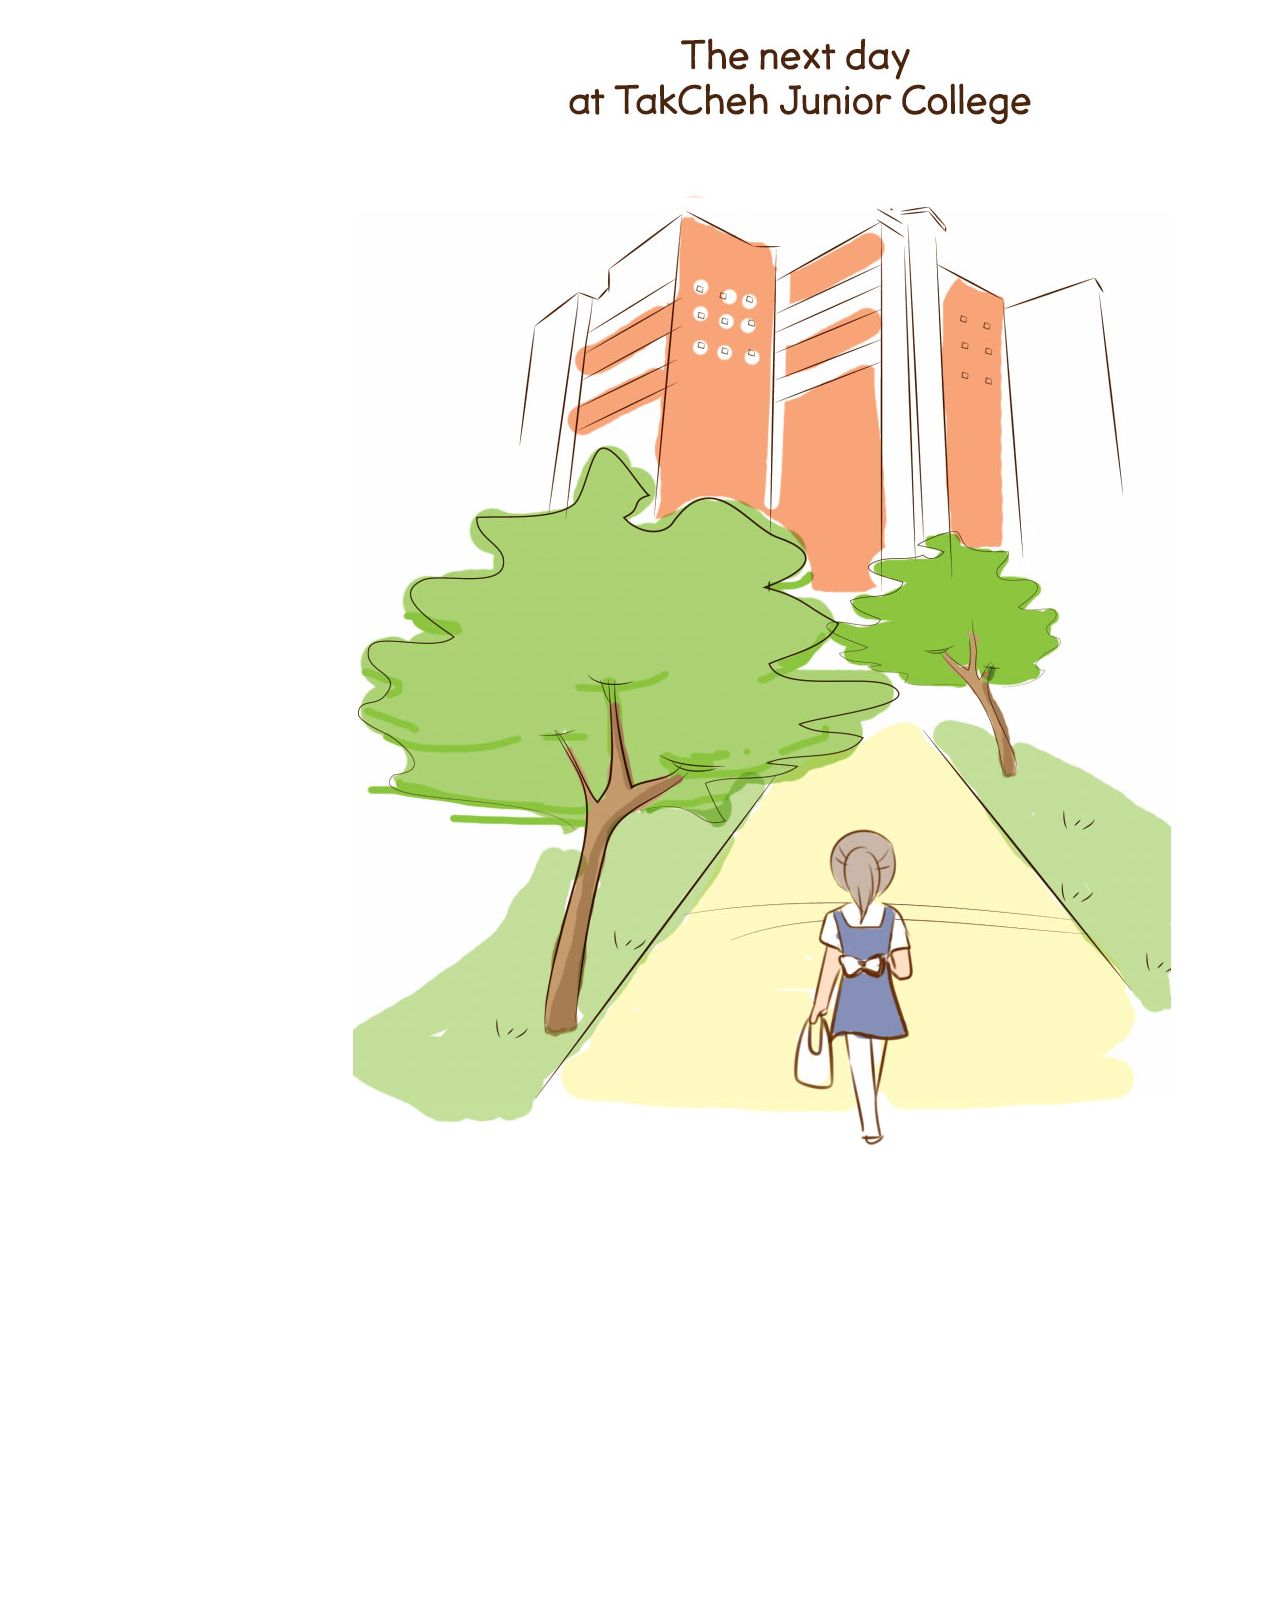
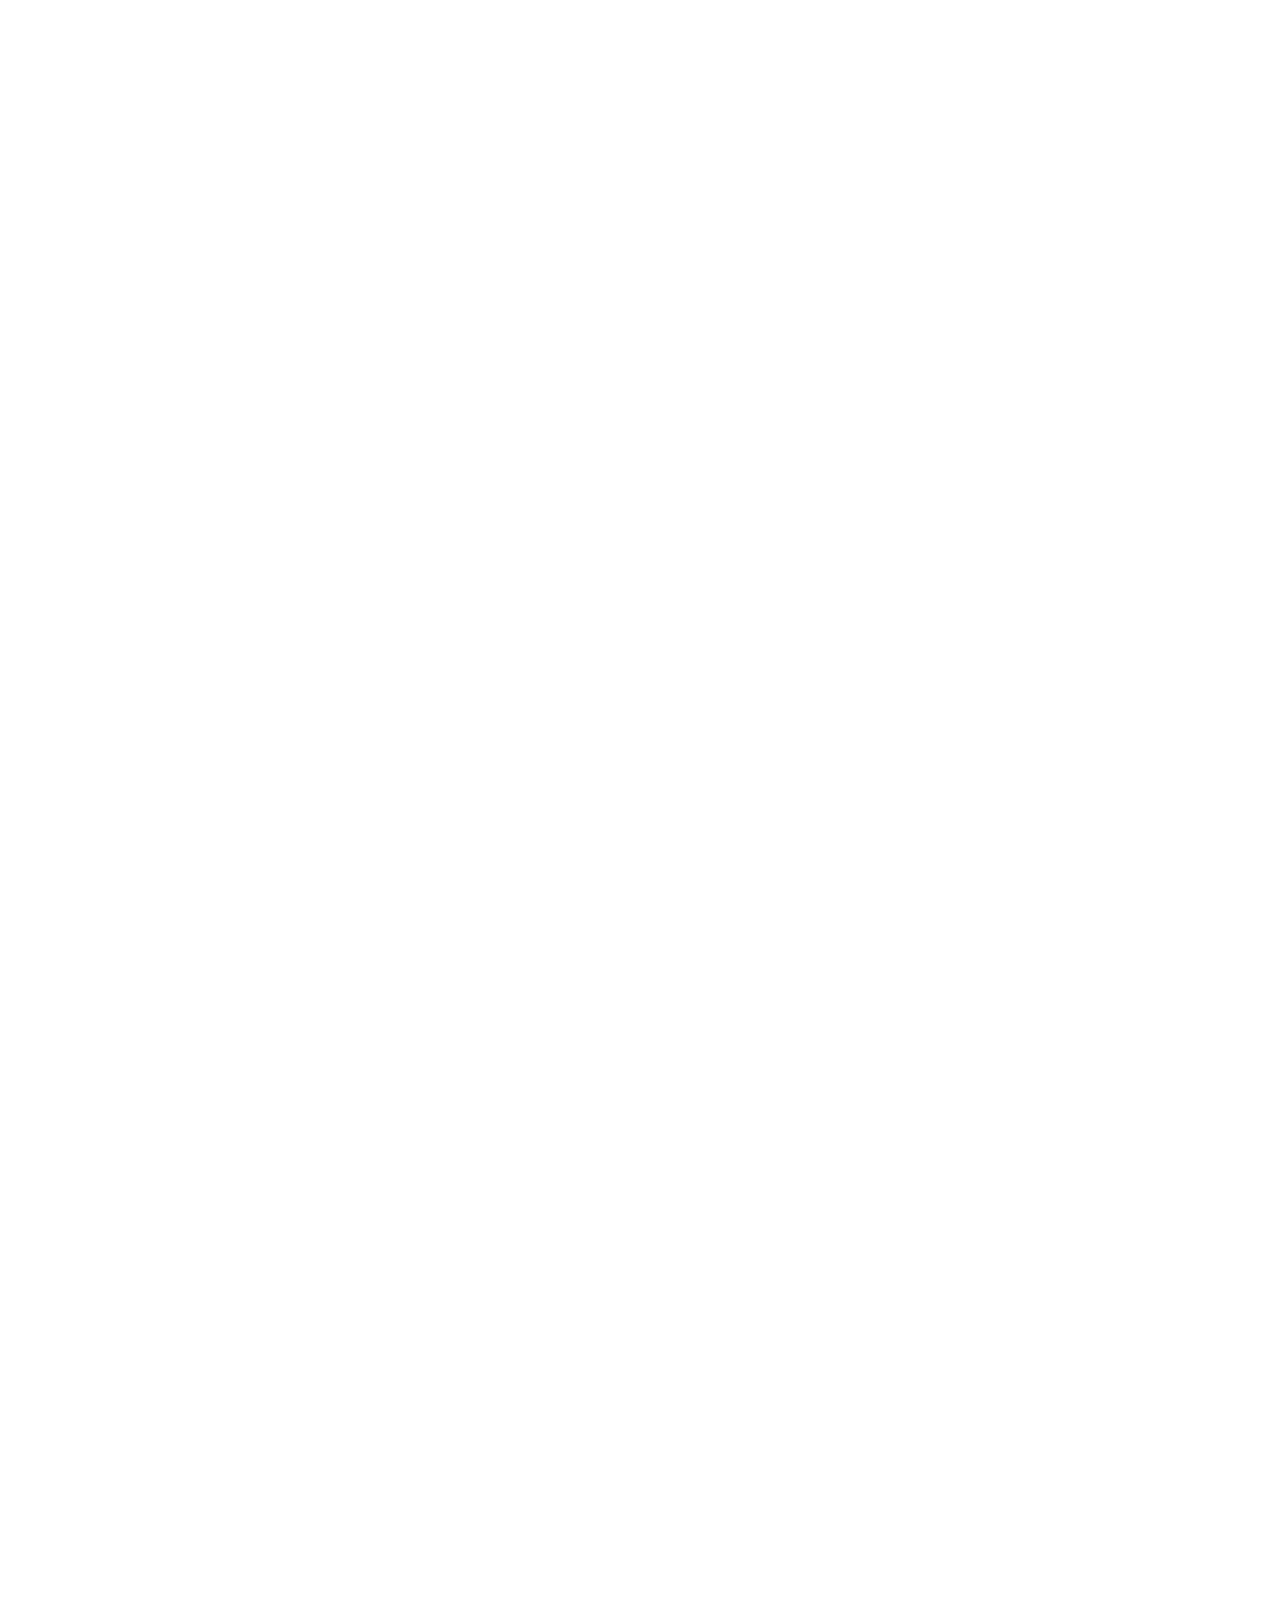
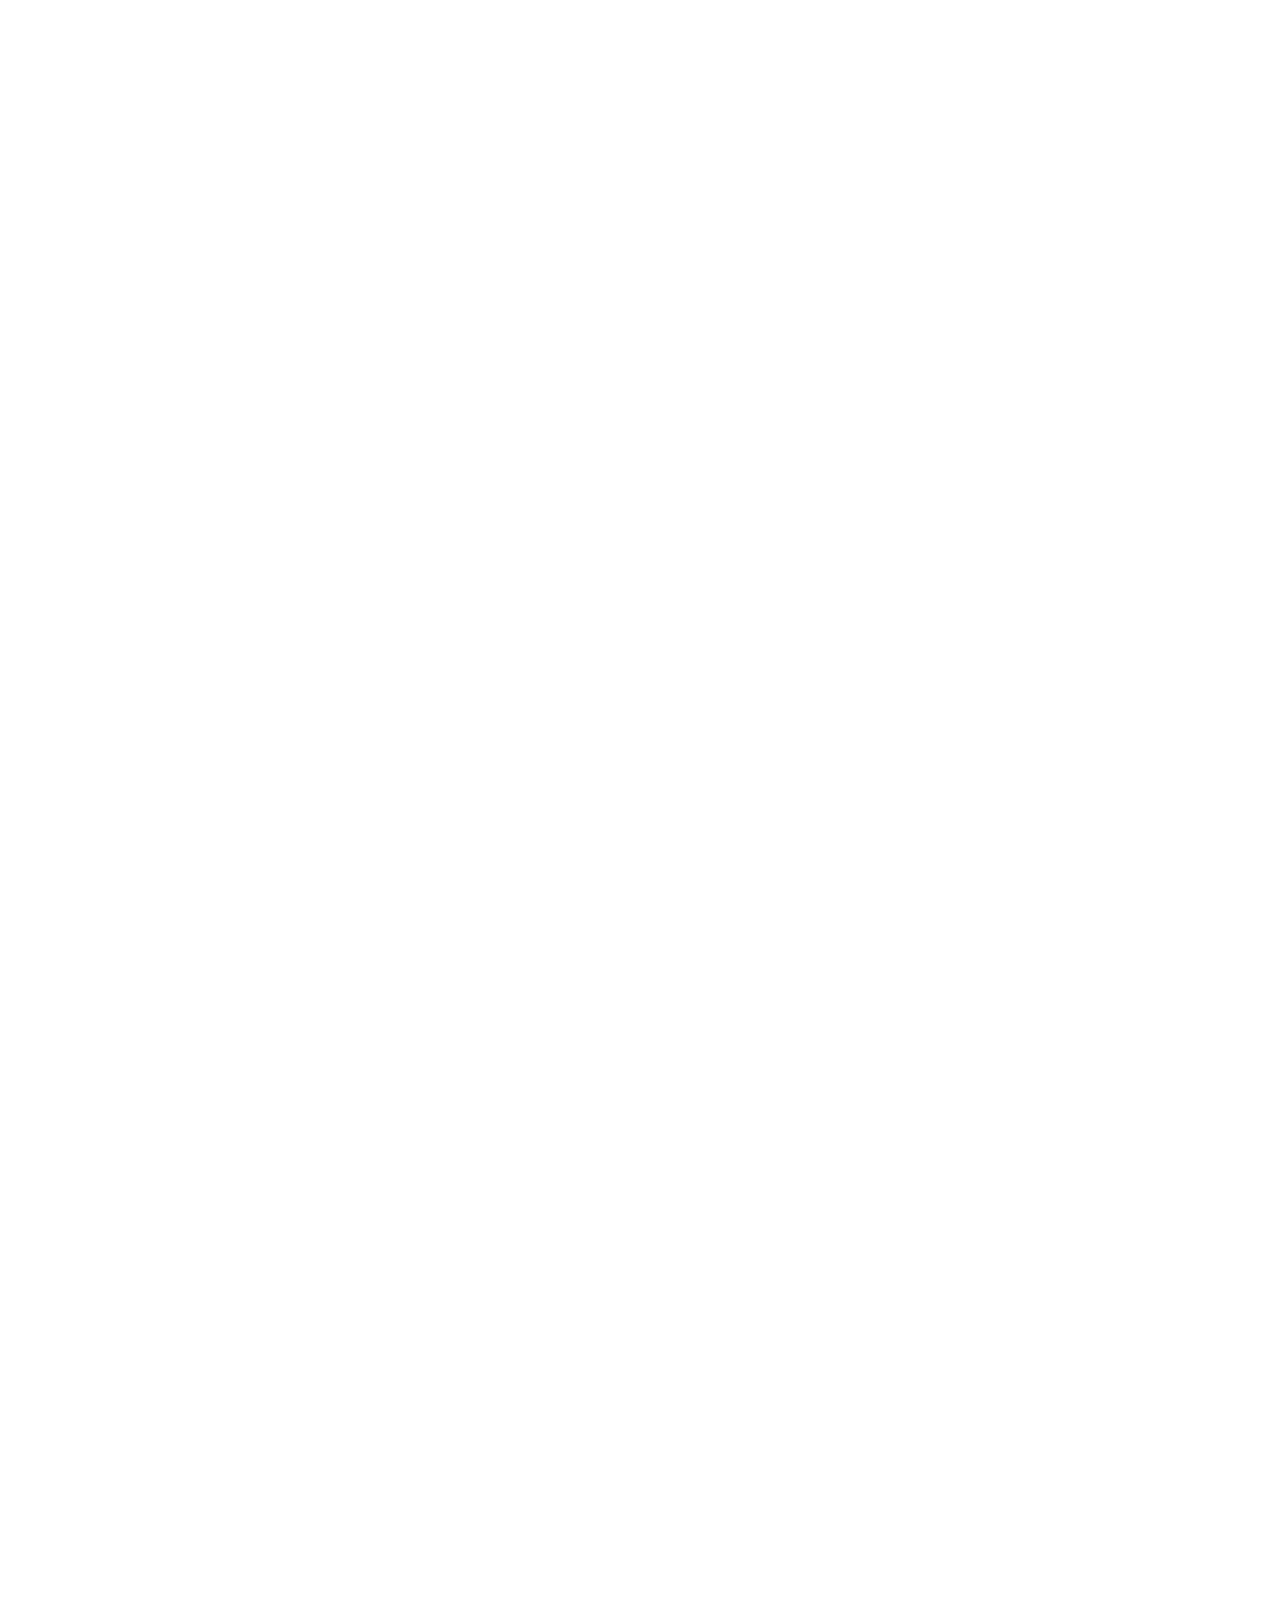
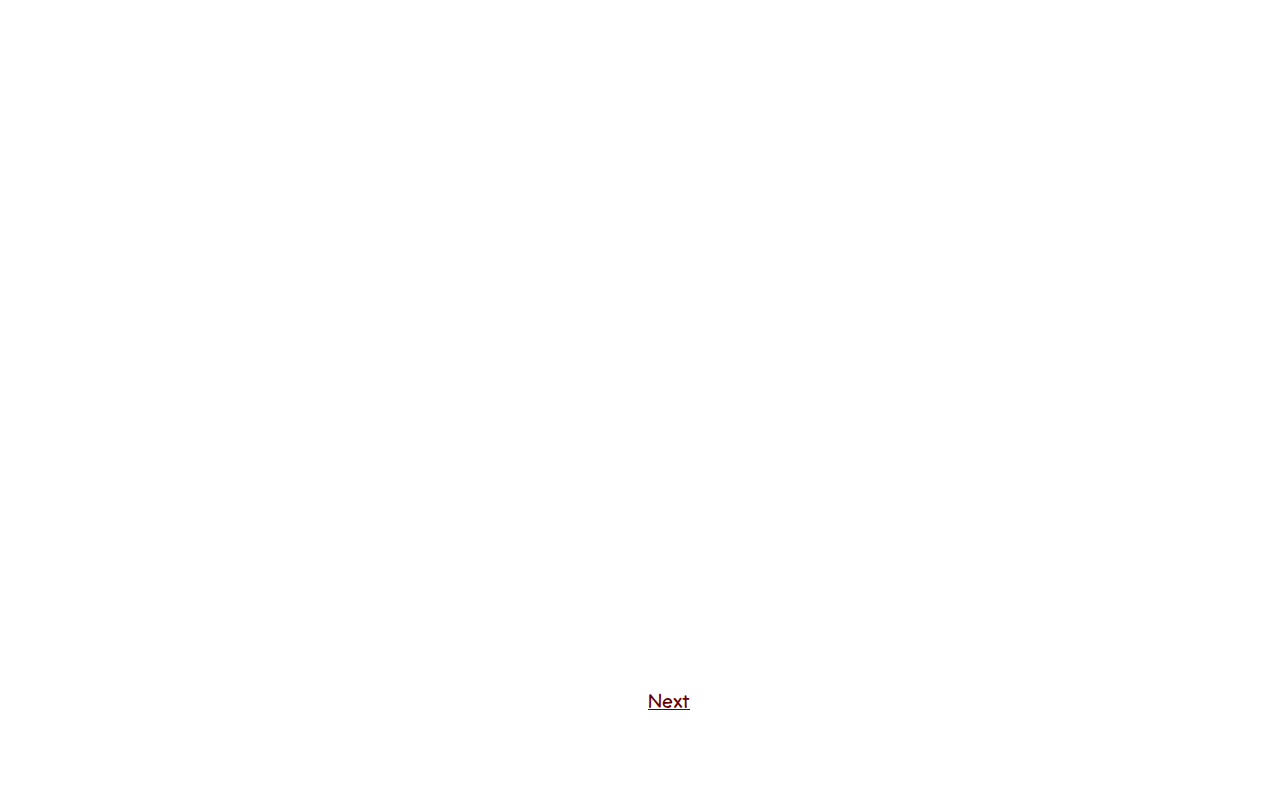
==== commit 3ce3138d: "animations" ====
--- a/WEBSITE/branch1.html
+++ b/WEBSITE/branch1.html
@@ -76,6 +76,22 @@
 	z-index: 7;
 	left: 648px;
 	top: 5491px;
+}
+#apDiv8 {
+	position: absolute;
+	width: 200px;
+	height: 115px;
+	z-index: 8;
+	left: 548px;
+	top: 4px;
+}
+#apDiv9 {
+	position: absolute;
+	width: 200px;
+	height: 115px;
+	z-index: 9;
+	left: 992px;
+	top: 3678px;
 }
 </style>
 <script type="text/javascript" src="_scripts/jQuery.js"> </script>
@@ -159,9 +175,11 @@
 <body>
 
 <div id="apDiv1" class="wow fadeIn"><img src="_images_branch1/branch1_01.jpg" width="818" height="1173" /></div>
+<div id="apDiv8" class="wow rubberBand"><img src="_images_branch1/branch1_thenextday.jpg" width="506" height="126" /></div>
 <div id="apDiv2" class="wow fadeIn"><img src="_images_branch1/branch1_02.jpg" width="818" height="836" /></div>
 <div id="apDiv3" class="wow fadeIn"><img src="_images_branch1/branch1_03.jpg" width="818" height="763" /></div>
 <div id="apDiv4" class="wow fadeIn"><img src="_images_branch1/branch1_04.jpg" width="818" height="749" /></div>
+<div id="apDiv9" class="wow flash" data-wow-iteration="3"><img src="_images_branch1/branch1_ma.jpg" width="116" height="120" /></div>
 <div id="apDiv5" class="wow fadeIn"><img src="_images_branch1/branch1_05.jpg" width="818" height="517" /></div>
 <div id="apDiv6" class="wow fadeIn"><img src="_images_branch1/branch1_06.jpg" width="818" height="768" /></div>
 <div id="apDiv7"><a href="mergedbranch.html">Next</a></div>
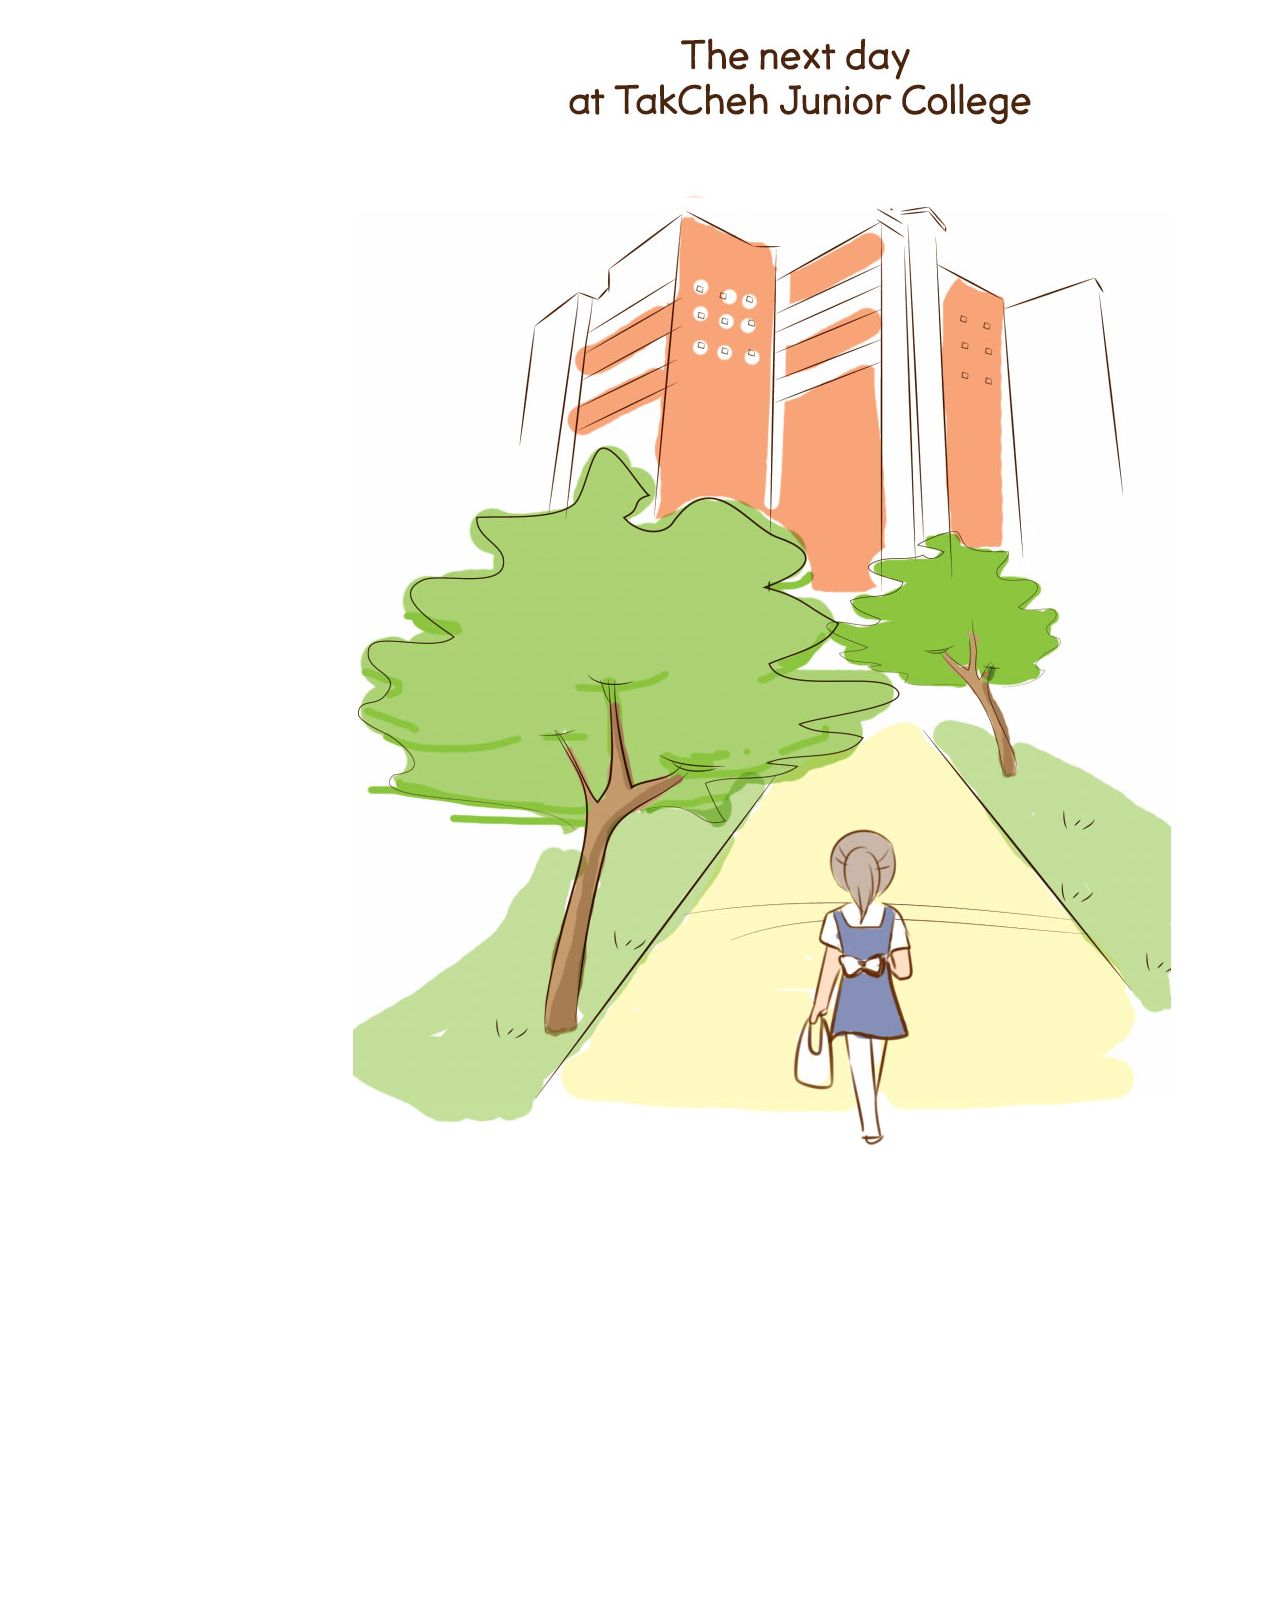
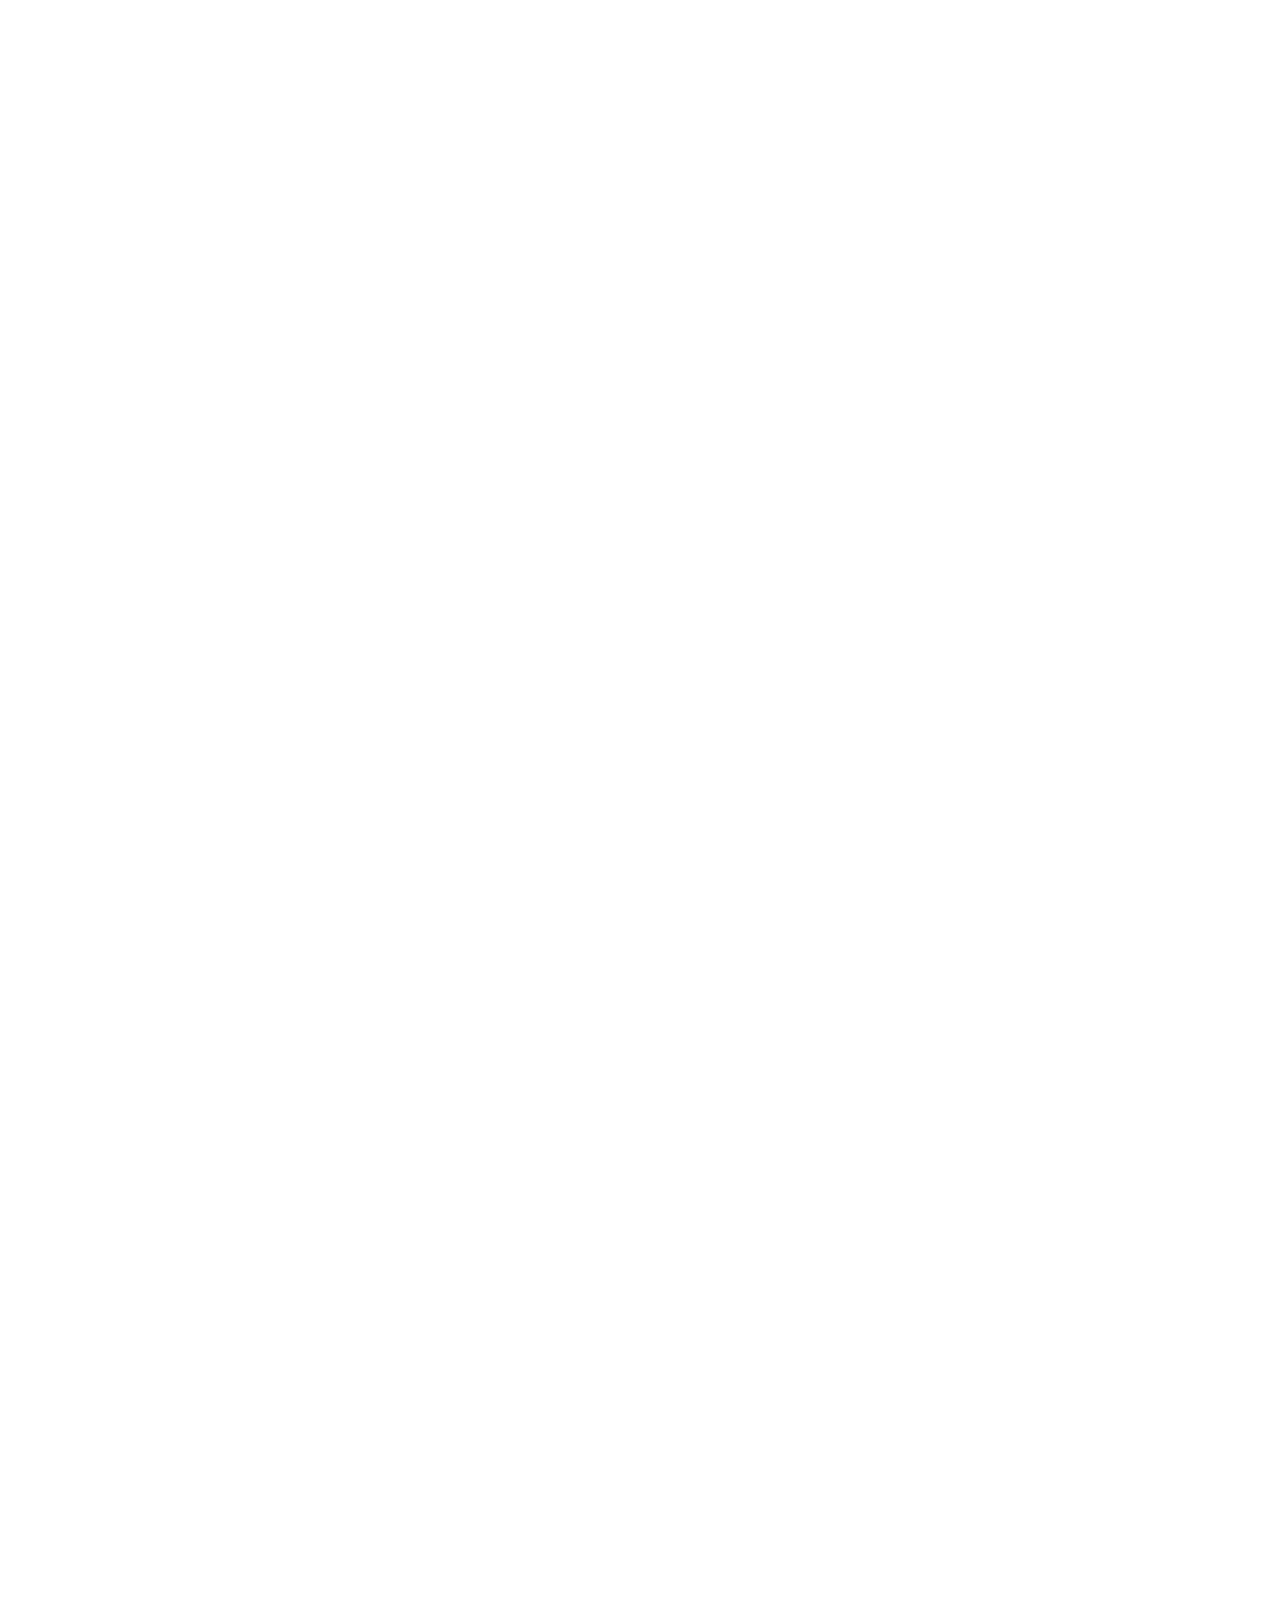
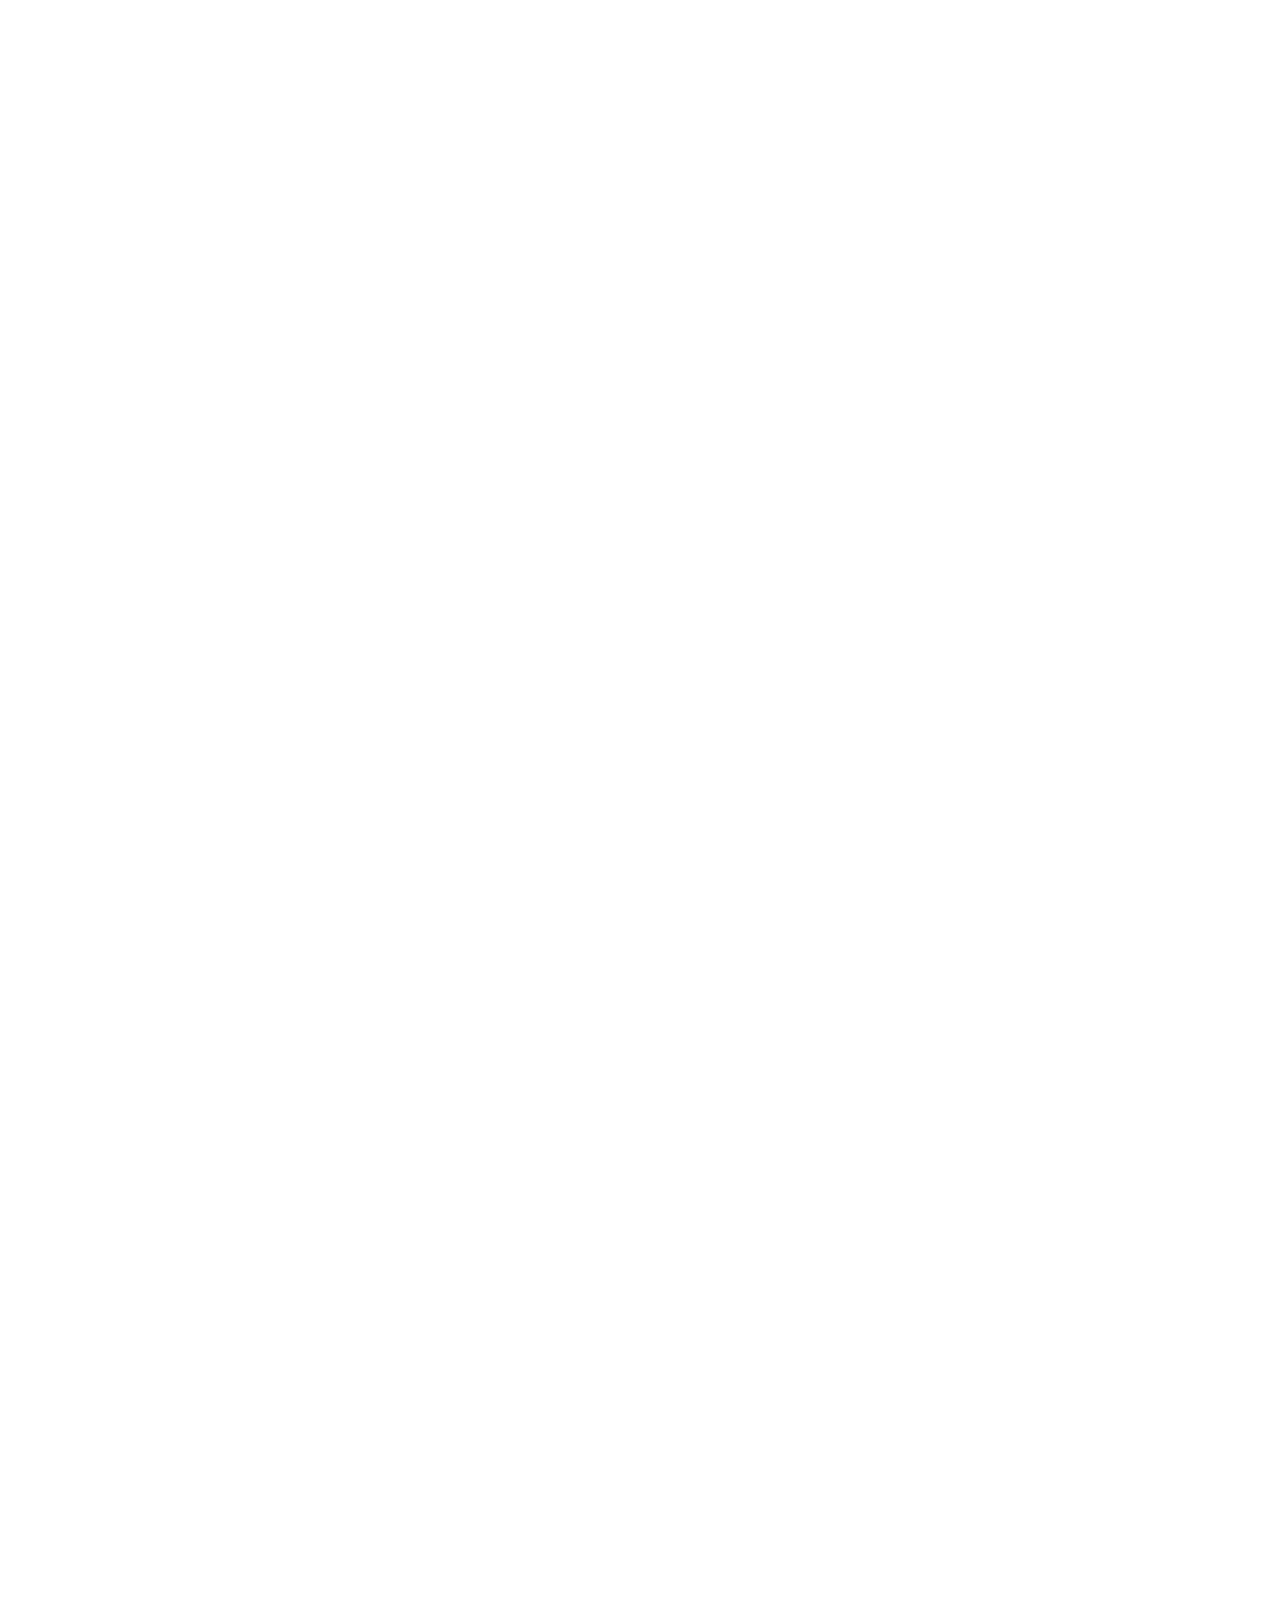
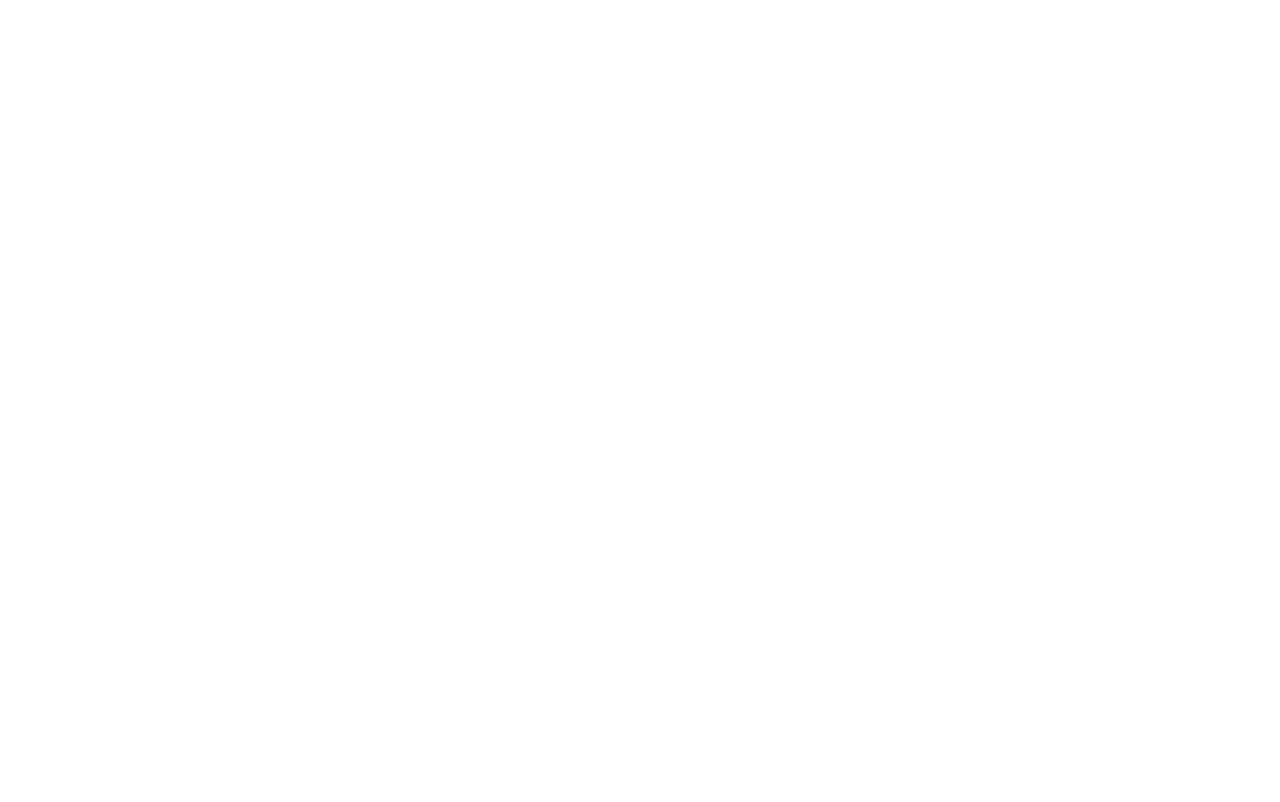
==== commit b54149c3: "branchmerged 2, tooltips and some website edits" ====
--- a/WEBSITE/branch1.html
+++ b/WEBSITE/branch1.html
@@ -74,11 +74,13 @@
 	width: 200px;
 	height: 115px;
 	z-index: 7;
-	left: 648px;
-	top: 5491px;
+	left: 995px;
+	top: 5487px;
+	font-size: 36pt;
 }
 #apDiv8 {
 	position: absolute;
+		color: #900;
 	width: 200px;
 	height: 115px;
 	z-index: 8;
@@ -179,10 +181,10 @@
 <div id="apDiv2" class="wow fadeIn"><img src="_images_branch1/branch1_02.jpg" width="818" height="836" /></div>
 <div id="apDiv3" class="wow fadeIn"><img src="_images_branch1/branch1_03.jpg" width="818" height="763" /></div>
 <div id="apDiv4" class="wow fadeIn"><img src="_images_branch1/branch1_04.jpg" width="818" height="749" /></div>
-<div id="apDiv9" class="wow flash" data-wow-iteration="3"><img src="_images_branch1/branch1_ma.jpg" width="116" height="120" /></div>
+<div id="apDiv9" class="wow tada" data-wow-offset="200"><img src="_images_branch1/branch1_ma.jpg" width="116" height="120" /></div>
 <div id="apDiv5" class="wow fadeIn"><img src="_images_branch1/branch1_05.jpg" width="818" height="517" /></div>
 <div id="apDiv6" class="wow fadeIn"><img src="_images_branch1/branch1_06.jpg" width="818" height="768" /></div>
-<div id="apDiv7"><a href="mergedbranch.html">Next</a></div>
+<div id="apDiv7" class="wow fadeInLeft"><a href="mergedbranch.html">Next >></a></div>
 
 <script src="_js/wow.min.js"></script>
 
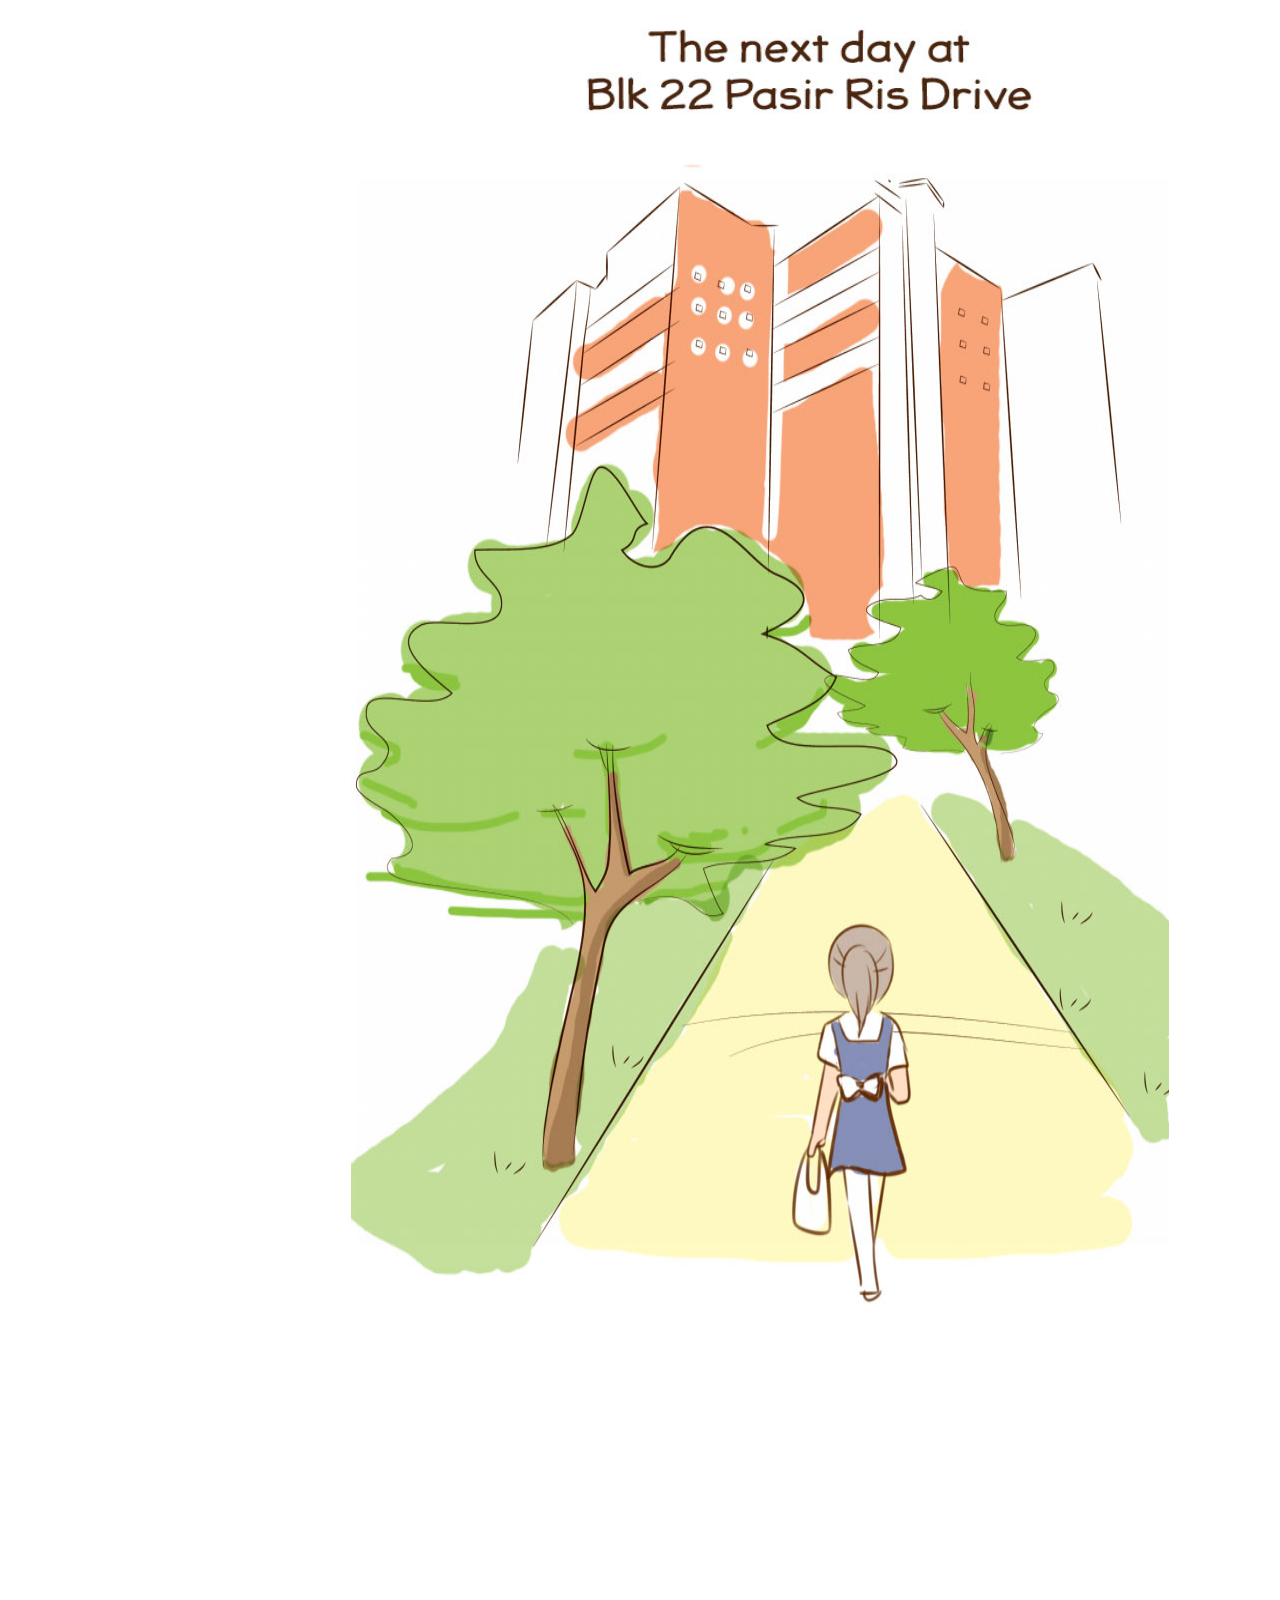
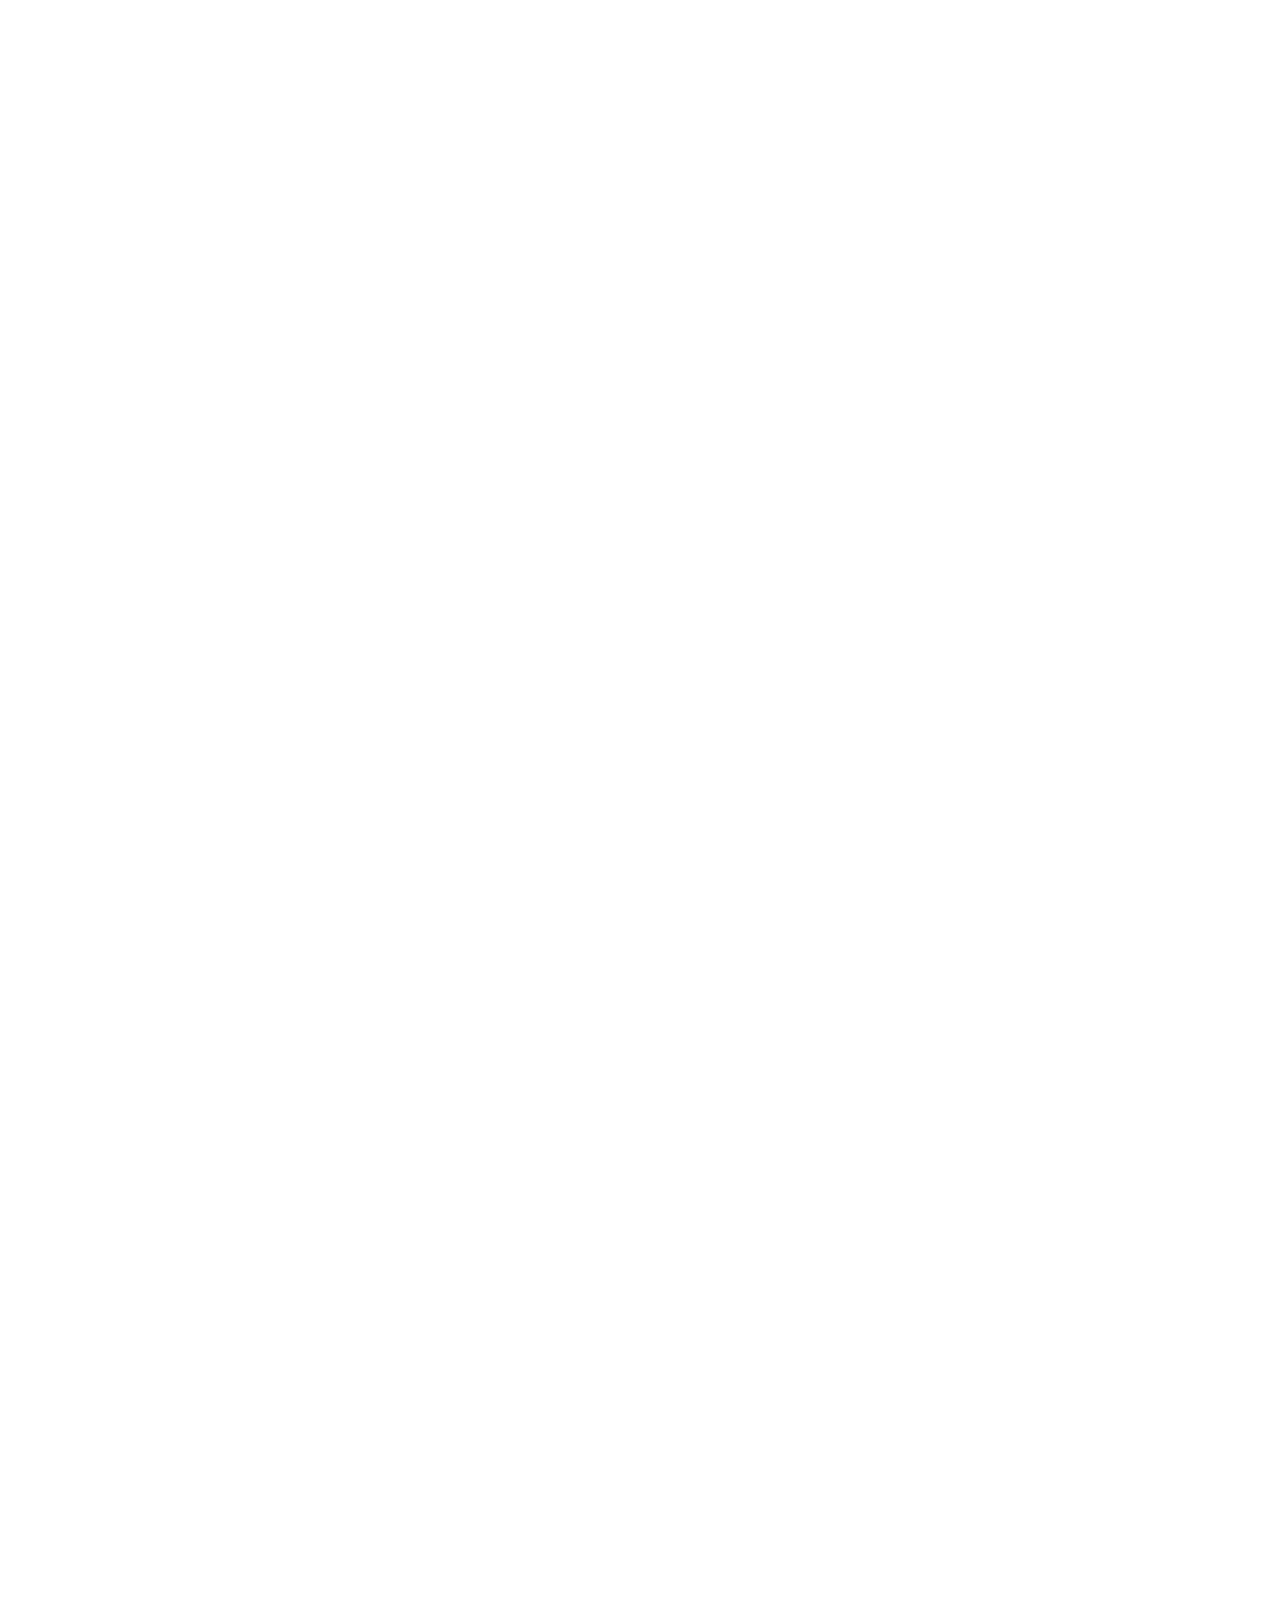
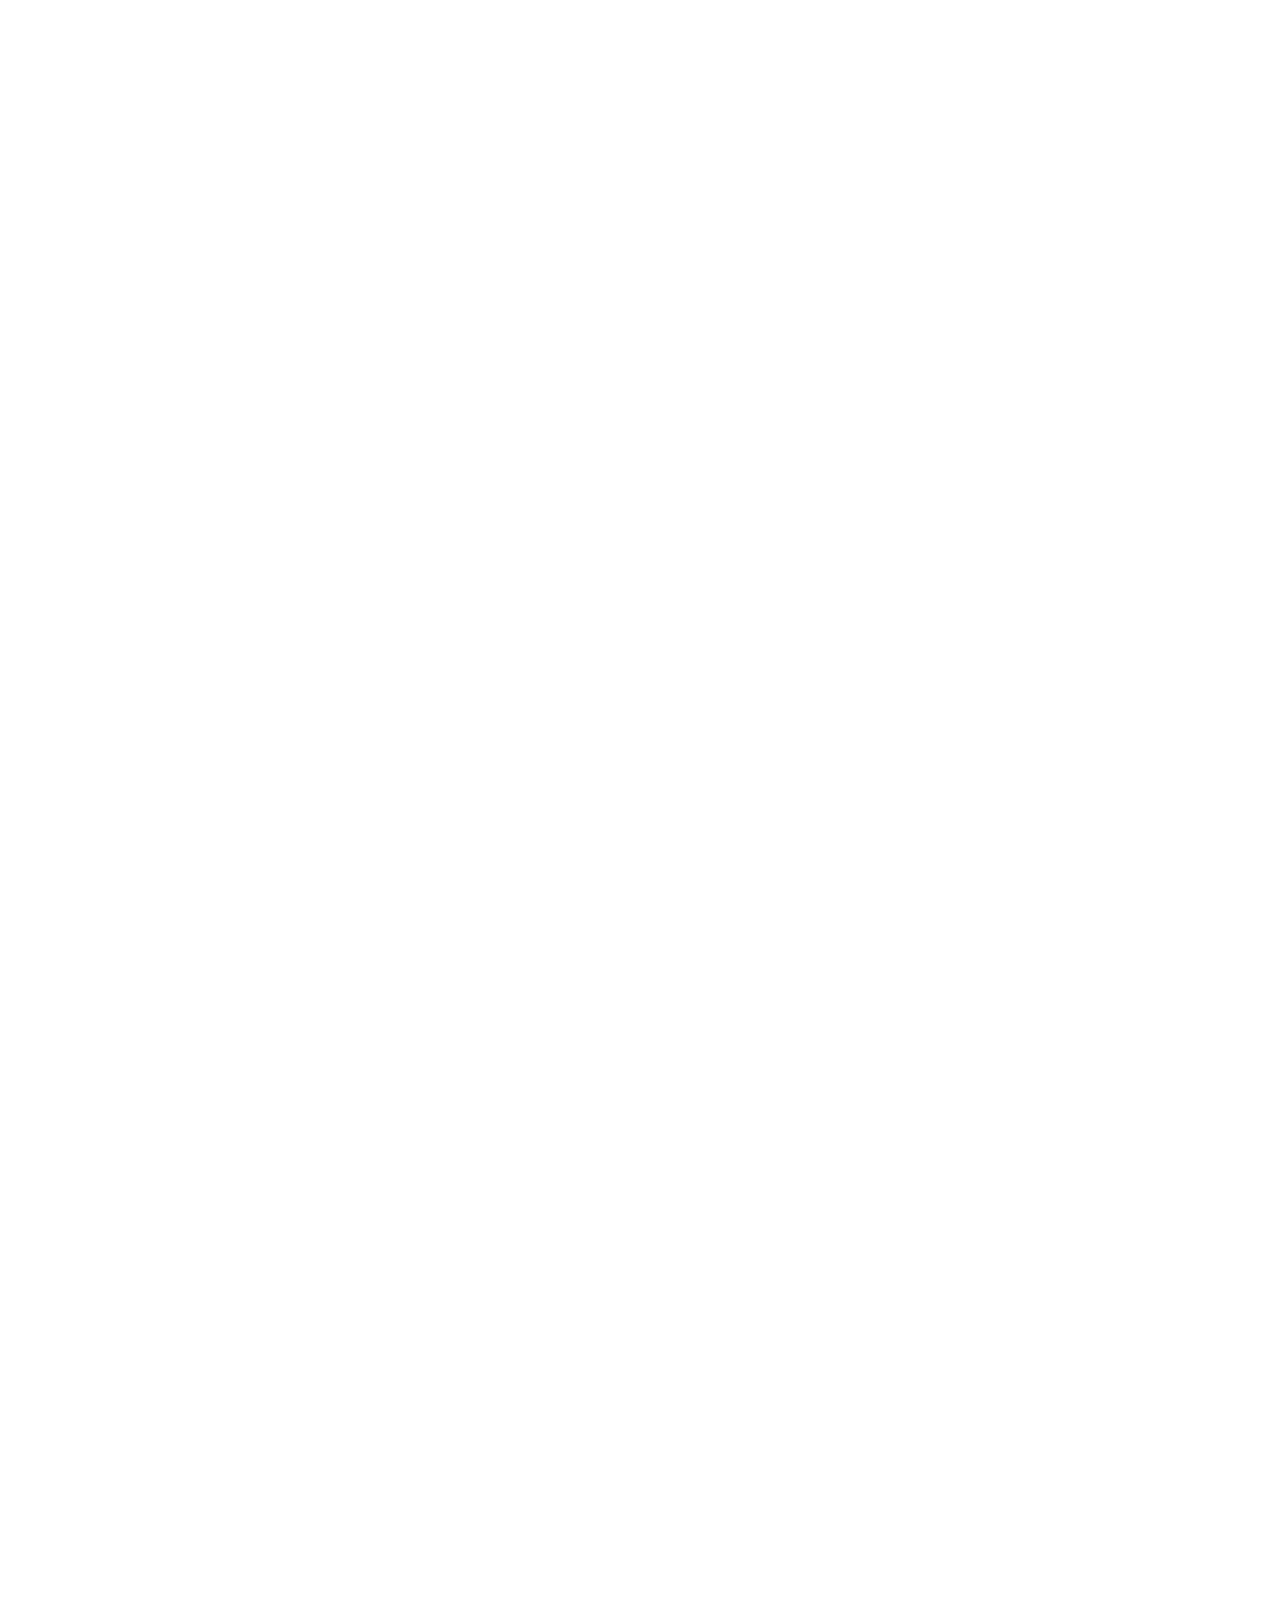
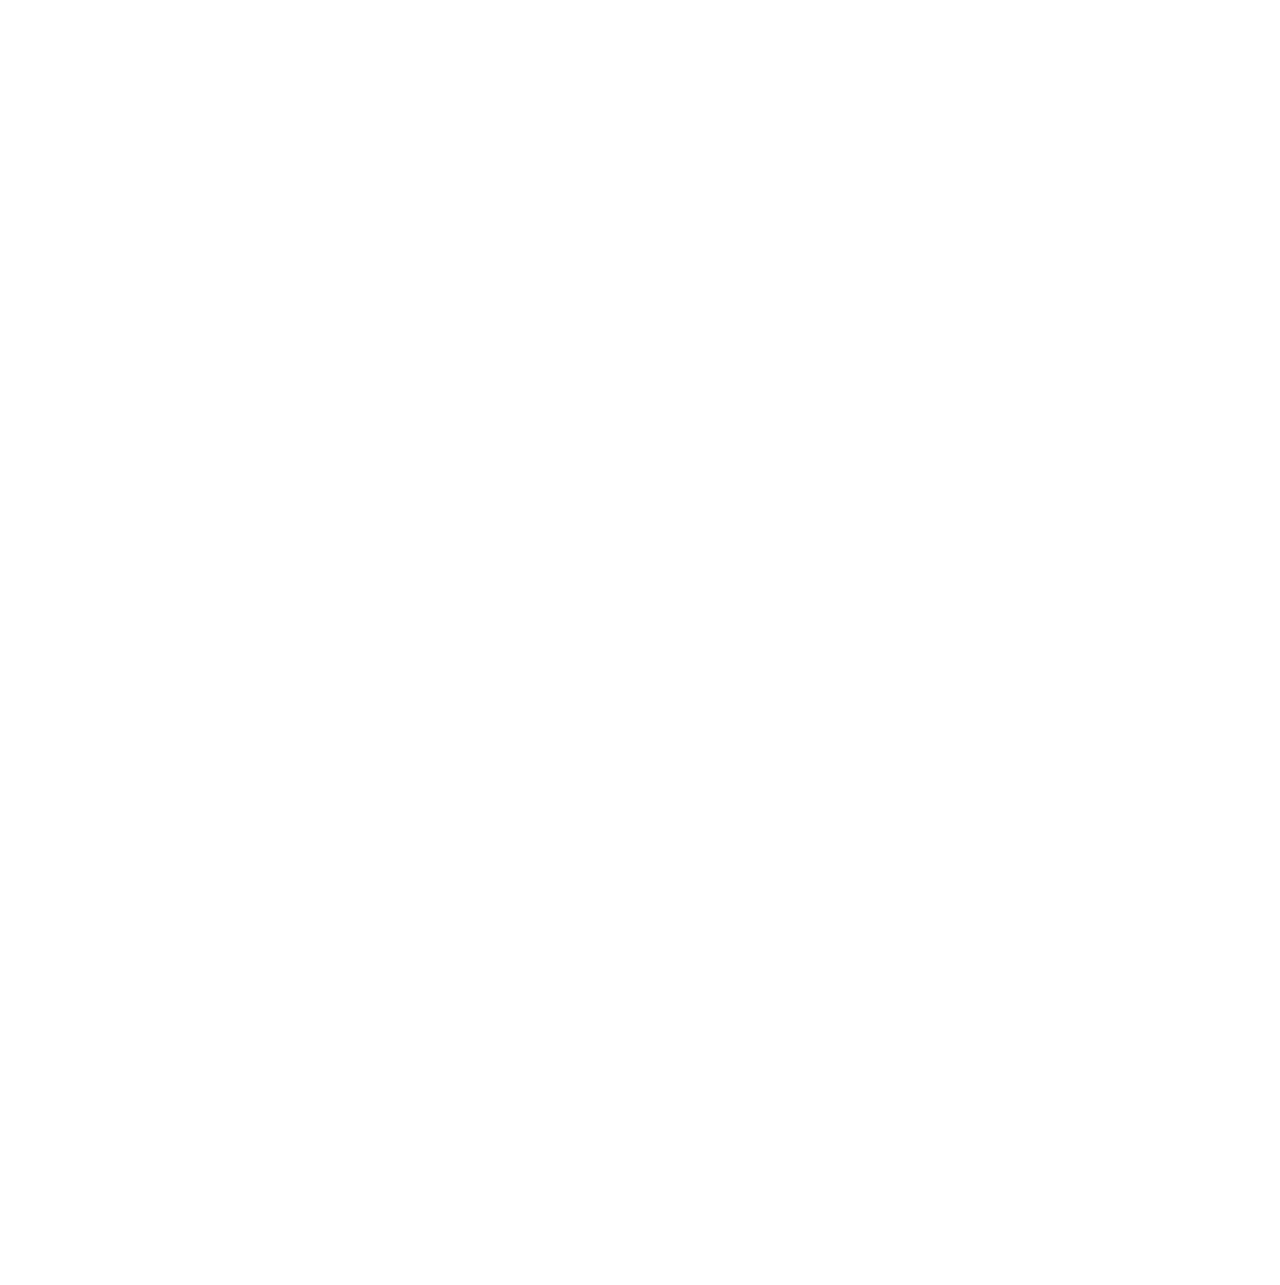
==== commit 4503a908: "fixed the part in branch1 where the location was wrong (jc instead of pasir ris drive)" ====
--- a/WEBSITE/branch1.html
+++ b/WEBSITE/branch1.html
@@ -2,7 +2,7 @@
 <html xmlns="http://www.w3.org/1999/xhtml">
 <head>
 <link rel="stylesheet" href="_css/animate.css">
-
+<link rel="stylesheet" href="_css/hint.min.css" />
 
 
 <meta http-equiv="Content-Type" content="text/html; charset=UTF-8" />
@@ -26,8 +26,8 @@
 	width: 200px;
 	height: 115px;
 	z-index: 1;
-	left: 353px;
-	top: 5px;
+	left: 351px;
+	top: 135px;
 }
 #apDiv2 {
 	position: absolute;
@@ -35,7 +35,7 @@
 	height: 115px;
 	z-index: 2;
 	left: 354px;
-	top: 1236px;
+	top: 1500px;
 }
 #apDiv3 {
 	position: absolute;
@@ -43,39 +43,39 @@
 	height: 115px;
 	z-index: 3;
 	left: 349px;
-	top: 2230px;
+	top: 2530px;
 }
 #apDiv4 {
 	position: absolute;
 	width: 200px;
 	height: 115px;
 	z-index: 4;
-	left: 347px;
-	top: 3164px;
+	left: 346px;
+	top: 3473px;
 }
 #apDiv5 {
 	position: absolute;
 	width: 200px;
 	height: 115px;
 	z-index: 5;
-	left: 347px;
-	top: 4046px;
+	left: 313px;
+	top: 4446px;
 }
 #apDiv6 {
 	position: absolute;
 	width: 200px;
 	height: 115px;
 	z-index: 6;
-	left: 344px;
-	top: 4707px;
+	left: 319px;
+	top: 5207px;
 }
 #apDiv7 {
 	position: absolute;
 	width: 200px;
 	height: 115px;
 	z-index: 7;
-	left: 995px;
-	top: 5487px;
+	left: 945px;
+	top: 5970px;
 	font-size: 36pt;
 }
 #apDiv8 {
--- a/WEBSITE/_css/hint.min.css
+++ b/WEBSITE/_css/hint.min.css
@@ -0,0 +1,7 @@
+/*! Hint.css - v1.3.3 - 2014-07-06
+* http://kushagragour.in/lab/hint/
+* Copyright (c) 2014 Kushagra Gour; Licensed MIT */
+
+.hint,[data-hint]{position:relative;display:inline-block}.hint:before,.hint:after,[data-hint]:before,[data-hint]:after{position:absolute;-webkit-transform:translate3d(0,0,0);-moz-transform:translate3d(0,0,0);transform:translate3d(0,0,0);visibility:hidden;opacity:0;z-index:1000000;pointer-events:none;-webkit-transition:.3s ease;-moz-transition:.3s ease;transition:.3s ease;-webkit-transition-delay:0ms;-moz-transition-delay:0ms;transition-delay:0ms}.hint:hover:before,.hint:hover:after,.hint:focus:before,.hint:focus:after,[data-hint]:hover:before,[data-hint]:hover:after,[data-hint]:focus:before,[data-hint]:focus:after{visibility:visible;opacity:1}.hint:hover:before,.hint:hover:after,[data-hint]:hover:before,[data-hint]:hover:after{-webkit-transition-delay:100ms;-moz-transition-delay:100ms;transition-delay:100ms}.hint:before,[data-hint]:before{content:'';position:absolute;background:transparent;border:6px solid transparent;z-index:1000001}.hint:after,[data-hint]:after{content:attr(data-hint);background:#383838;color:#fff;padding:8px 10px;font-size:20px;line-height:12px;white-space:nowrap}.hint--top:before{border-top-color:#383838}.hint--bottom:before{border-bottom-color:#383838}.hint--left:before{border-left-color:#383838}.hint--right:before{border-right-color:#383838}.hint--top:before{margin-bottom:-12px}.hint--top:after{margin-left:-18px}.hint--top:before,.hint--top:after{bottom:100%;left:50%}.hint--top:hover:after,.hint--top:hover:before,.hint--top:focus:after,.hint--top:focus:before{-webkit-transform:translateY(-8px);-moz-transform:translateY(-8px);transform:translateY(-8px)}.hint--bottom:before{margin-top:-12px}.hint--bottom:after{margin-left:-18px}.hint--bottom:before,.hint--bottom:after{top:100%;left:50%}.hint--bottom:hover:after,.hint--bottom:hover:before,.hint--bottom:focus:after,.hint--bottom:focus:before{-webkit-transform:translateY(8px);-moz-transform:translateY(8px);transform:translateY(8px)}.hint--right:before{margin-left:-12px;margin-bottom:-6px}.hint--right:after{margin-bottom:-14px}.hint--right:before,.hint--right:after{left:100%;bottom:50%}.hint--right:hover:after,.hint--right:hover:before,.hint--right:focus:after,.hint--right:focus:before{-webkit-transform:translateX(8px);-moz-transform:translateX(8px);transform:translateX(8px)}.hint--left:before{margin-right:-12px;margin-bottom:-6px}.hint--left:after{margin-bottom:-14px}.hint--left:before,.hint--left:after{right:100%;bottom:50%}.hint--left:hover:after,.hint--left:hover:before,.hint--left:focus:after,.hint--left:focus:before{-webkit-transform:translateX(-8px);-moz-transform:translateX(-8px);transform:translateX(-8px)}.hint--error:after{background-color:#b34e4d;text-shadow:0 -1px 0 #592726}.hint--error.hint--top:before{border-top-color:#b34e4d}.hint--error.hint--bottom:before{border-bottom-color:#b34e4d}.hint--error.hint--left:before{border-left-color:#b34e4d}.hint--error.hint--right:before{border-right-color:#b34e4d}.hint--warning:after{background-color:#c09854;text-shadow:0 -1px 0 #6c5328}.hint--warning.hint--top:before{border-top-color:#c09854}.hint--warning.hint--bottom:before{border-bottom-color:#c09854}.hint--warning.hint--left:before{border-left-color:#c09854}.hint--warning.hint--right:before{border-right-color:#c09854}.hint--info:after{background-color:#3986ac;text-shadow:0 -1px 0 #193b4d}.hint--info.hint--top:before{border-top-color:#3986ac}.hint--info.hint--bottom:before{border-bottom-color:#3986ac}.hint--info.hint--left:before{border-left-color:#3986ac}.hint--info.hint--right:before{border-right-color:#3986ac}.hint--success:after{background-color:#458746;text-shadow:0 -1px 0 #1a321a}.hint--success.hint--top:before{border-top-color:#458746}.hint--success.hint--bottom:before{border-bottom-color:#458746}.hint--success.hint--left:before{border-left-color:#458746}.hint--success.hint--right:before{border-right-color:#458746}.hint--always:after,.hint--always:before{opacity:1;visibility:visible}.hint--always.hint--top:after,.hint--always.hint--top:before{-webkit-transform:translateY(-8px);-moz-transform:translateY(-8px);transform:translateY(-8px)}.hint--always.hint--bottom:after,.hint--always.hint--bottom:before{-webkit-transform:translateY(8px);-moz-transform:translateY(8px);transform:translateY(8px)}.hint--always.hint--left:after,.hint--always.hint--left:before{-webkit-transform:translateX(-8px);-moz-transform:translateX(-8px);transform:translateX(-8px)}.hint--always.hint--right:after,.hint--always.hint--right:before{-webkit-transform:translateX(8px);-moz-transform:translateX(8px);transform:translateX(8px)}.hint--rounded:after{border-radius:4px}.hint--no-animate:before,.hint--no-animate:after{-webkit-transition-duration:0ms;-moz-transition-duration:0ms;transition-duration:0ms}.hint--bounce:before,.hint--bounce:after{-webkit-transition:opacity .3s ease,visibility .3s ease,-webkit-transform .3s cubic-bezier(0.71,1.7,.77,1.24);-moz-transition:opacity .3s ease,visibility .3s ease,-moz-transform .3s cubic-bezier(0.71,1.7,.77,1.24);transition:opacity .3s ease,visibility .3s ease,transform .3s cubic-bezier(0.71,1.7,.77,1.24)}
+
+
